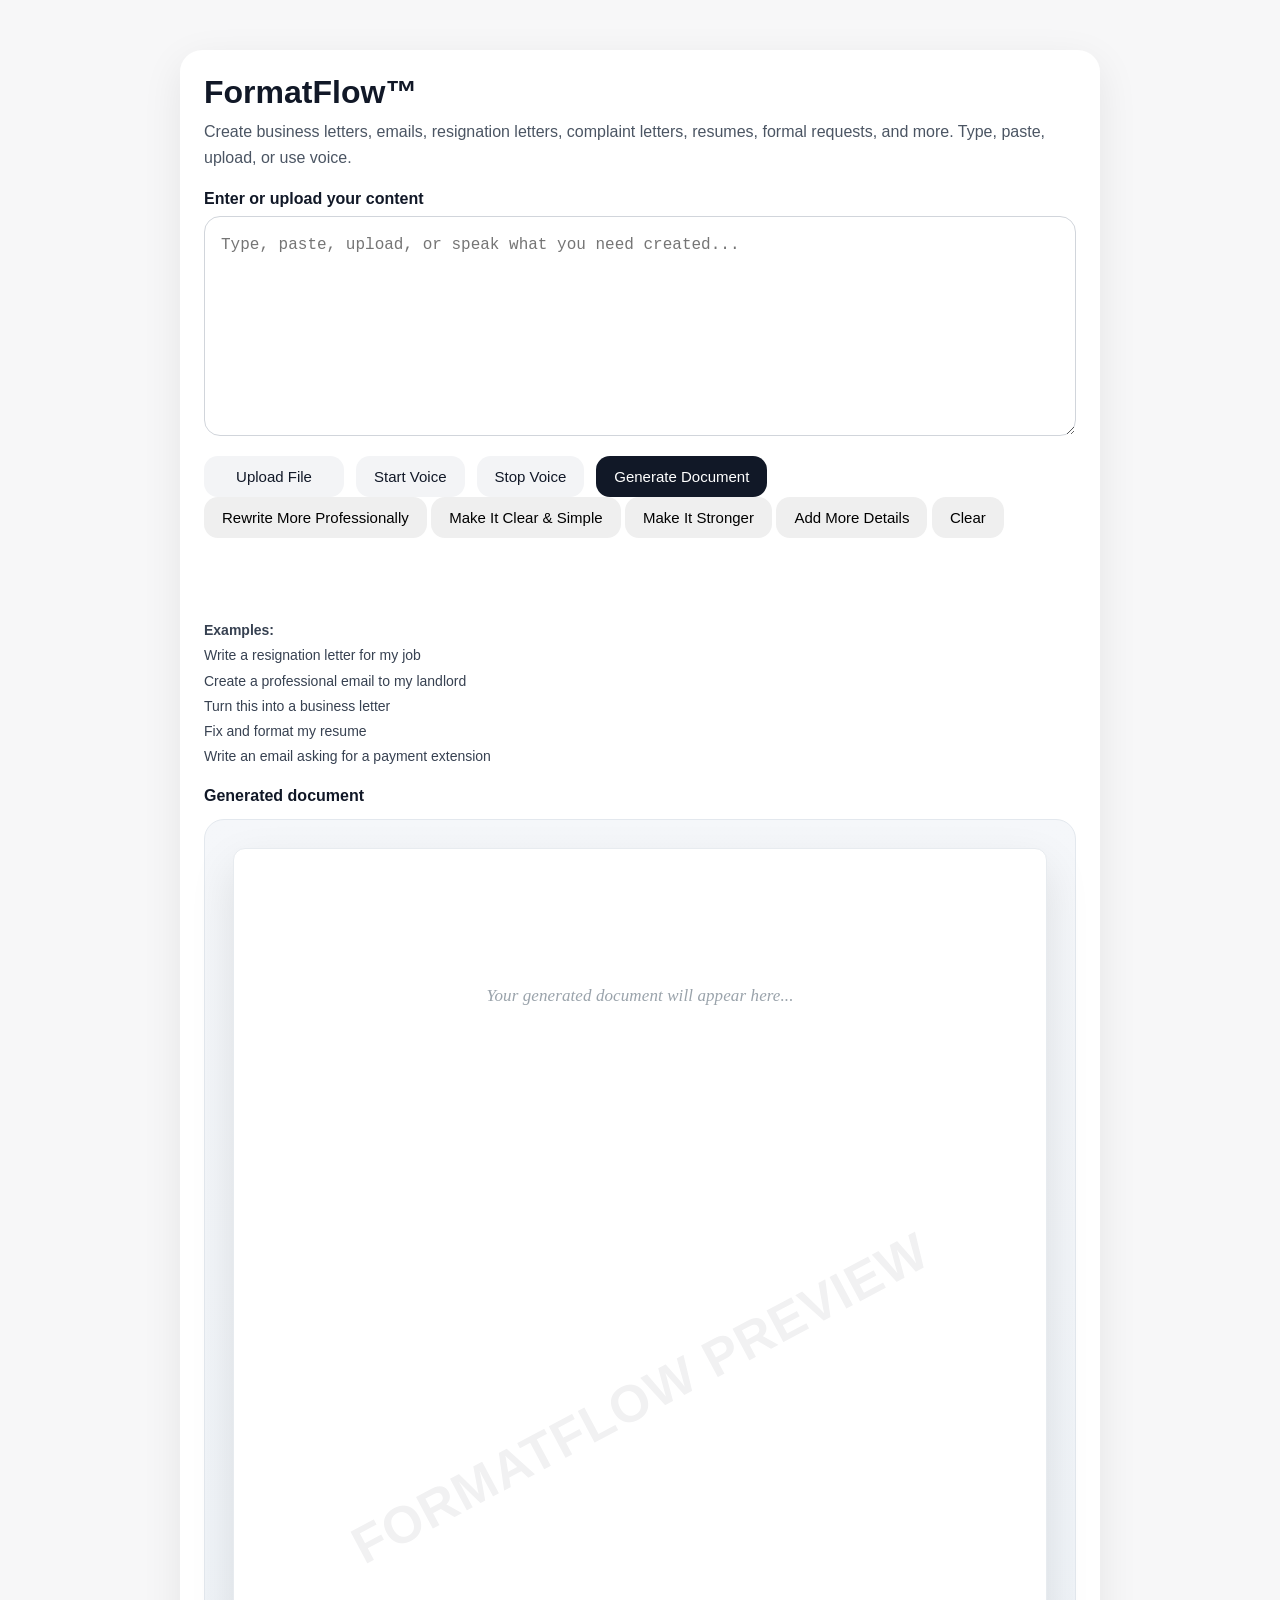
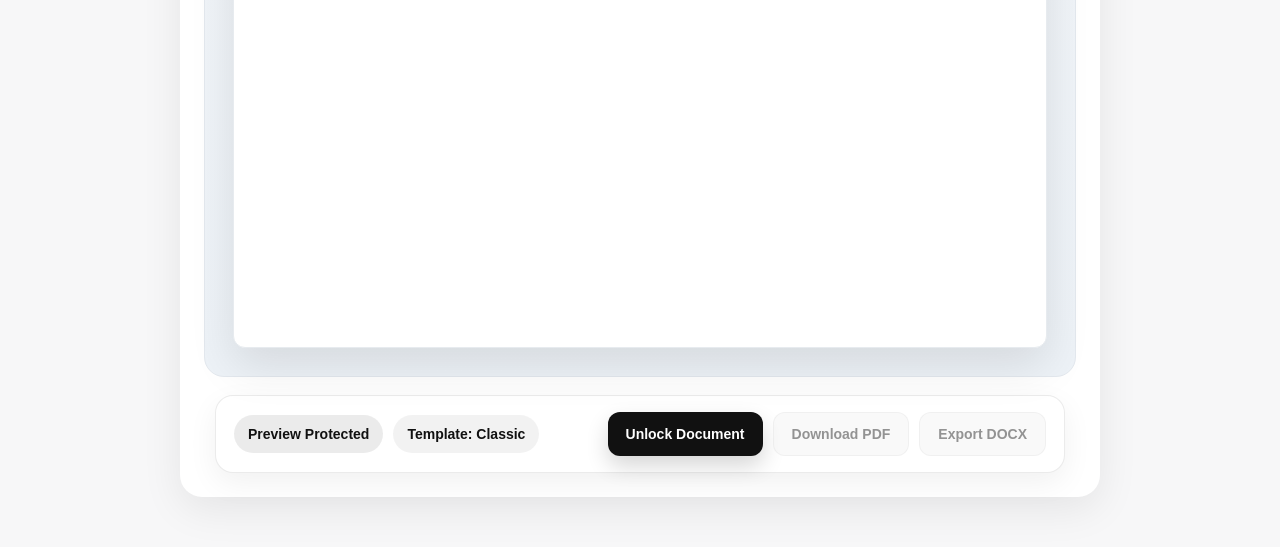
==== index.html @ a8a3345d "Update index.html" ====
<!DOCTYPE html>
<html lang="en">
<head>
  <meta charset="UTF-8" />
  <meta name="viewport" content="width=device-width, initial-scale=1.0" />
  <title>FormatFlow™</title>
  <style>
    * { box-sizing: border-box; }

    body {
      margin: 0;
      font-family: Arial, sans-serif;
      background: #f7f7f8;
      color: #111827;
    }

    .wrap {
      max-width: 960px;
      margin: 30px auto;
      padding: 20px;
    }

    .card {
      background: #ffffff;
      border-radius: 22px;
      box-shadow: 0 12px 40px rgba(0,0,0,0.08);
      padding: 24px;
    }

    h1 {
      margin: 0 0 8px;
      font-size: 2rem;
    }

    .sub {
      margin: 0 0 20px;
      color: #4b5563;
      line-height: 1.6;
    }

    .textarea,
    .output {
      width: 100%;
      min-height: 220px;
      border: 1px solid #d1d5db;
      border-radius: 16px;
      padding: 16px;
      font-size: 16px;
      line-height: 1.6;
      resize: vertical;
      outline: none;
    }

    .output {
      background: #fcfcfc;
      margin-top: 10px;
    }

    .row {
      display: flex;
      flex-wrap: wrap;
      gap: 12px;
      margin-top: 16px;
    }

    button,
    .file-label {
      border: none;
      border-radius: 14px;
      padding: 12px 18px;
      font-size: 15px;
      cursor: pointer;
      display: inline-flex;
      align-items: center;
      justify-content: center;
      text-decoration: none;
    }

    .primary {
      background: #111827;
      color: #ffffff;
    }

    .secondary {
      background: #f3f4f6;
      color: #111827;
    }

    .file-label {
      min-width: 140px;
    }

    .status {
      margin-top: 12px;
      font-size: 14px;
      color: #2563eb;
      min-height: 20px;
    }

    .examples {
      margin-top: 16px;
      font-size: 14px;
      color: #374151;
      line-height: 1.8;
    }

    .label {
      display: block;
      margin: 18px 0 8px;
      font-weight: bold;
    }

    .hidden {
      display: none;
    }

    @media (max-width: 768px) {
      .wrap {
        margin: 10px auto;
        padding: 12px;
      }

      .card {
        padding: 18px;
      }

      h1 {
        font-size: 1.6rem;
      }

      .textarea,
      .output {
        min-height: 180px;
      }

      .row {
        flex-direction: column;
      }

      button,
      .file-label {
        width: 100%;
      }
      #outputBox {
  user-select: none;
  -webkit-user-select: none;
  -ms-user-select: none;
}
    }

  /*  DOCUMENT PREVIEW SHELL */
.preview-shell {
  position: relative;
  background: linear-gradient(180deg, #f5f7fa 0%, #edf2f7 100%);
  padding: 28px;
  border-radius: 20px;
  margin-top: 14px;
  border: 1px solid #e3e8ee;
}

/*  ACTUAL DOCUMENT PAGE */
.output-preview {
  background: #ffffff;
  width: 100%;
  max-width: 850px;
  min-height: 1100px;
  margin: 0 auto;
  padding: 72px 68px;
  border-radius: 12px;
  box-shadow: 0 18px 45px rgba(0,0,0,0.10);
  border: 1px solid #e7ebef;
  font-family: "Georgia", "Times New Roman", serif;
  font-size: 17px;
  line-height: 1.75;
  letter-spacing: 0.1px;
  color: #1e2430;
  white-space: pre-wrap;
  overflow-wrap: break-word;
}

/*  EMPTY STATE */
.preview-empty {
  color: #9aa3ab;
  text-align: center;
  font-style: italic;
}

/*  HIDE ORIGINAL TEXTAREA */
.output-hidden {
  display: none;
}

/*  WATERMARK */
.preview-watermark {
  position: absolute;
  top: 50%;
  left: 50%;
  transform: translate(-50%, -50%) rotate(-28deg);
  font-size: 52px;
  font-weight: 700;
  letter-spacing: 1px;
  color: rgba(17, 24, 39, 0.06);
  pointer-events: none;
  white-space: nowrap;
  text-transform: uppercase;
}
   /*  TEXT FORMATTING FOR DOCUMENT */

.output-preview p {
  margin-bottom: 14px;
}

.output-preview strong {
  font-weight: 700;
}

.output-preview h1,
.output-preview h2,
.output-preview h3 {
  margin-top: 28px;
  margin-bottom: 12px;
  font-weight: 700;
  color: #111827;
}

.output-preview ul {
  padding-left: 20px;
  margin-bottom: 16px;
}

.output-preview li {
  margin-bottom: 6px;
}
    .output-preview.template-classic {
  font-family: "Times New Roman", serif;
  line-height: 1.7;
  letter-spacing: 0;
}

.output-preview.template-modern {
  font-family: Arial, Helvetica, sans-serif;
  line-height: 1.75;
  letter-spacing: 0.01em;
  border-top: 8px solid rgba(0,0,0,0.12);
}

.output-preview.template-ats {
  font-family: Arial, Helvetica, sans-serif;
  line-height: 1.6;
  letter-spacing: 0;
  box-shadow: 0 10px 30px rgba(0,0,0,0.06);
  border: 1px solid rgba(0,0,0,0.06);
}

.output-preview.template-executive {
  font-family: Georgia, "Times New Roman", serif;
  line-height: 1.8;
  letter-spacing: 0.01em;
  box-shadow: 0 22px 50px rgba(0,0,0,0.10);
  border-top: 10px solid rgba(0,0,0,0.16);
}

.output-preview.template-simple {
  font-family: Arial, Helvetica, sans-serif;
  line-height: 1.68;
  letter-spacing: 0;
  box-shadow: 0 8px 24px rgba(0,0,0,0.05);
}
    .unlock-bar {
  display: flex;
  align-items: center;
  justify-content: space-between;
  gap: 16px;
  flex-wrap: wrap;
  margin: 18px auto 0;
  padding: 16px 18px;
  max-width: 850px;
  border-radius: 18px;
  background: #ffffff;
  border: 1px solid rgba(0,0,0,0.08);
  box-shadow: 0 10px 30px rgba(0,0,0,0.06);
}

.unlock-bar-left,
.unlock-bar-right {
  display: flex;
  align-items: center;
  gap: 10px;
  flex-wrap: wrap;
}

.unlock-pill {
  display: inline-flex;
  align-items: center;
  justify-content: center;
  min-height: 38px;
  padding: 0 14px;
  border-radius: 999px;
  background: rgba(0,0,0,0.05);
  font-size: 14px;
  font-weight: 600;
  color: #111111;
}

.unlock-pill-status.locked {
  background: rgba(0,0,0,0.08);
}

.unlock-pill-status.unlocked {
  background: #111111;
  color: #ffffff;
}

.unlock-btn {
  display: inline-flex;
  align-items: center;
  justify-content: center;
  min-height: 44px;
  padding: 0 18px;
  border-radius: 12px;
  border: none;
  text-decoration: none;
  font-size: 14px;
  font-weight: 700;
  cursor: pointer;
  transition: transform 0.18s ease, box-shadow 0.18s ease, opacity 0.18s ease;
}

.unlock-btn:hover {
  transform: translateY(-1px);
}

.unlock-btn.primary {
  background: #111111;
  color: #ffffff;
  box-shadow: 0 10px 22px rgba(0,0,0,0.16);
}

.unlock-btn.secondary {
  background: #f3f3f3;
  color: #111111;
  border: 1px solid rgba(0,0,0,0.08);
}

.unlock-btn:disabled {
  opacity: 0.45;
  cursor: not-allowed;
  transform: none;
  box-shadow: none;
}

@media (max-width: 780px) {
  .unlock-bar {
    padding: 14px;
  }

  .unlock-bar-right {
    width: 100%;
  }

  .unlock-btn {
    width: 100%;
  }
}
  </style>
</head>
<body>
  <div class="wrap">
    <div class="card">
      <h1>FormatFlow™</h1>
      <p class="sub">
        Create business letters, emails, resignation letters, complaint letters,
        resumes, formal requests, and more. Type, paste, upload, or use voice.
      </p>

      <label class="label" for="userInput">Enter or upload your content</label>
      <textarea
        id="userInput"
        class="textarea"
        placeholder="Type, paste, upload, or speak what you need created..."
      ></textarea>

      <div class="row">
        <label for="fileUpload" class="file-label secondary">Upload File</label>
        <input
          id="fileUpload"
          type="file"
          class="hidden"
          accept=".pdf,.docx,.txt,.jpg,.jpeg,.png"
        />

        <button id="voiceBtn" class="secondary" type="button">Start Voice</button>
        <button id="stopVoiceBtn" class="secondary" type="button">Stop Voice</button>
        <button id="generateBtn" class="primary" type="button">Generate Document</button>
      </div>
<div class="ff-action-buttons">
  <button id="rewriteBtn" type="button">Rewrite More Professionally</button>
  <button id="simpleBtn" type="button">Make It Clear &amp; Simple</button>
  <button id="strongBtn" type="button">Make It Stronger</button>
  <button id="addDetailsBtn" type="button">Add More Details</button>
  <button id="clearBtn" type="button">Clear</button>
</div>
      <div id="uploadStatus" class="status"></div>
      <div id="voiceStatus" class="status"></div>

      <div class="examples">
        <strong>Examples:</strong><br>
        Write a resignation letter for my job<br>
        Create a professional email to my landlord<br>
        Turn this into a business letter<br>
        Fix and format my resume<br>
        Write an email asking for a payment extension
      </div>

     <label class="label" for="outputBox">Generated document</label>

<div class="preview-shell">
  <div class="preview-watermark">FormatFlow Preview</div>
  <div id="outputPreview" class="output-preview">
    <div class="preview-empty">Your generated document will appear here...</div>
  </div>
</div>
<div class="unlock-bar" id="unlockBar">
  <div class="unlock-bar-left">
    <div class="unlock-pill unlock-pill-status locked" id="unlockStatus">Preview Protected</div>
    <div class="unlock-pill" id="selectedTemplateLabel">Template: Classic</div>
  </div>

  <div class="unlock-bar-right">
    <a
      id="unlockDocumentBtn"
      class="unlock-btn primary"
      href="#"
      target="_blank"
      rel="noopener noreferrer"
    >
      Unlock Document
    </a>

    <button id="downloadPdfBtn" class="unlock-btn secondary" type="button" disabled>
      Download PDF
    </button>

    <button id="exportDocxBtn" class="unlock-btn secondary" type="button" disabled>
      Export DOCX
    </button>
  </div>
</div>
<textarea
  id="outputBox"
  class="output-hidden"
  placeholder="Your generated document will appear here..."
></textarea>
    </div>
  </div>

  <script>
    const userInput = document.getElementById("userInput");
    const outputBox = document.getElementById("outputBox");
    const fileUpload = document.getElementById("fileUpload");
    const uploadStatus = document.getElementById("uploadStatus");
    const voiceStatus = document.getElementById("voiceStatus");
    const generateBtn = document.getElementById("generateBtn");
    const voiceBtn = document.getElementById("voiceBtn");
    const stopVoiceBtn = document.getElementById("stopVoiceBtn");
    
const unlockStatus = document.getElementById("unlockStatus");
const selectedTemplateLabel = document.getElementById("selectedTemplateLabel");
const unlockDocumentBtn = document.getElementById("unlockDocumentBtn");
const downloadPdfBtn = document.getElementById("downloadPdfBtn");
const exportDocxBtn = document.getElementById("exportDocxBtn");
    
   const stripeLinks = {
  classic: "#",
  modern: "#",
  ats: "#",
  executive: "#",
  simple: "#"
}; 
    let recognition = null;
    let isListening = false;

    fileUpload.addEventListener("change", async (event) => {
      const file = event.target.files[0];
      if (!file) return;

      uploadStatus.textContent = "Uploading and reading file...";

      const formData = new FormData();
      formData.append("file", file);

      try {
        const res = await fetch("https://format-flow-backend.onrender.com/api/parse-upload", {
          method: "POST",
          body: formData
        });

        const data = await res.json();
        if (!res.ok) {
          throw new Error(data.error || "Could not process file.");
        }

        userInput.value = data.extractedText || "";
        uploadStatus.textContent = "File loaded successfully.";
      } catch (error) {
        uploadStatus.textContent = "Upload failed: " + error.message;
      }
    });

    generateBtn.addEventListener("click", async () => {
      const content = userInput.value.trim();

      if (!content) {
        outputBox.value = "Please enter or upload content first.";
        return;
      }

      outputBox.value = "Generating document...";

      try {
       const res = await fetch("https://format-flow-backend.onrender.com/api/generate-document", {
          method: "POST",
          headers: { "Content-Type": "application/json" },
          body: JSON.stringify({ content })
        });

       const data = await res.json();

        if (!res.ok) {
          throw new Error(data.error || "Generation failed.");
        }

        outputBox.value = data.output || "No output returned.";
document.getElementById("outputPreview").innerText = data.output || "";
      } catch (error) {
        outputBox.value = "Error: " + error.message;
      }
    });

   function setupVoiceInput() {
  const userInput = document.getElementById("userInput");
  const voiceBtn = document.getElementById("voiceBtn");
  const stopVoiceBtn = document.getElementById("stopVoiceBtn");
  const voiceStatus = document.getElementById("voiceStatus");

  if (!userInput || !voiceBtn || !stopVoiceBtn || !voiceStatus) {
    console.error("Voice input elements not found.");
    return;
  }

  const SpeechRecognition = window.SpeechRecognition || window.webkitSpeechRecognition;

  if (!SpeechRecognition) {
    voiceStatus.textContent = "Voice input is not supported in this browser.";
    voiceBtn.disabled = true;
    stopVoiceBtn.disabled = true;
    return;
  }

  let recognition = new SpeechRecognition();
  let isListening = false;

  recognition.continuous = false;
  recognition.interimResults = false;
  recognition.lang = "en-US";

  recognition.onstart = () => {
    isListening = true;
    voiceStatus.textContent = "Listening...";
  };

  recognition.onresult = (event) => {
    const transcript = event.results[0][0].transcript;
    userInput.value = transcript;
    voiceStatus.textContent = "Voice captured successfully.";
  };

  recognition.onerror = (event) => {
    isListening = false;
    voiceStatus.textContent = "Voice input error: " + event.error;
  };

  recognition.onend = () => {
    isListening = false;
    if (voiceStatus.textContent === "Listening...") {
      voiceStatus.textContent = "Voice input stopped.";
    }
  };

  voiceBtn.onclick = () => {
    if (!isListening) {
      recognition.start();
    }
  };

  stopVoiceBtn.onclick = () => {
    if (isListening) {
      recognition.stop();
    }
  };
}

  
setupVoiceInput();
document.getElementById("rewriteBtn").onclick = async () => {
  const output = document.getElementById("outputBox").value;

 const res = await fetch("https://format-flow-backend.onrender.com/api/generate-document", {
    method: "POST",
    headers: { "Content-Type": "application/json" },
    body: JSON.stringify({
      content: "Rewrite this more professionally:\n\n" + output
    })
  });

  const data = await res.json();
 document.getElementById("outputBox").value = data.output;
document.getElementById("outputPreview").innerHTML = (data.output || "")
  .replace(/\n\n/g, "</p><p>")
  .replace(/\n/g, "<br>");
document.getElementById("outputPreview").innerHTML =
  "<p>" + document.getElementById("outputPreview").innerHTML + "</p>";
};

document.getElementById("simpleBtn").onclick = async () => {
  const output = document.getElementById("outputBox").value;

 const res = await fetch("https://format-flow-backend.onrender.com/api/generate-document", {
    method: "POST",
    headers: { "Content-Type": "application/json" },
    body: JSON.stringify({
      content: "Rewrite this to be clear and simple:\n\n" + output
    })
  });

  const data = await res.json();
document.getElementById("outputBox").value = data.output;
document.getElementById("outputPreview").innerHTML = (data.output || "")
  .replace(/\n\n/g, "</p><p>")
  .replace(/\n/g, "<br>");
document.getElementById("outputPreview").innerHTML =
  "<p>" + document.getElementById("outputPreview").innerHTML + "</p>";
};

document.getElementById("strongBtn").onclick = async () => {
  const output = document.getElementById("outputBox").value;

  const res = await fetch("https://format-flow-backend.onrender.com/api/generate-document", {
    method: "POST",
    headers: { "Content-Type": "application/json" },
    body: JSON.stringify({
      content: "Rewrite this to sound stronger and more confident:\n\n" + output
    })
  });

  const data = await res.json();
 document.getElementById("outputBox").value = data.output;
document.getElementById("outputPreview").innerHTML = (data.output || "")
  .replace(/\n\n/g, "</p><p>")
  .replace(/\n/g, "<br>");
document.getElementById("outputPreview").innerHTML =
  "<p>" + document.getElementById("outputPreview").innerHTML + "</p>";
};
document.getElementById("addDetailsBtn").onclick = async () => {
  const existingOutput = document.getElementById("outputBox").value;
  const newInput = document.getElementById("userInput").value.trim();

  if (!existingOutput.trim()) {
    document.getElementById("outputPreview").innerHTML =
      '<div class="preview-empty">Generate a document first before adding more details.</div>';
    return;
  }

  if (!newInput) {
    document.getElementById("outputPreview").innerHTML =
      '<div class="preview-empty">Please enter additional details to add.</div>';
    return;
  }

  const res = await fetch("https://format-flow-backend.onrender.com/api/generate-document", {
    method: "POST",
    headers: { "Content-Type": "application/json" },
    body: JSON.stringify({
      content:
        "Revise the existing document below by incorporating the new details directly into the document. " +
        "Replace placeholders with the new details when appropriate. " +
        "Do not restart from scratch unless necessary. " +
        "Keep the document polished, professional, complete, and cohesive.\n\n" +
        "CURRENT DOCUMENT:\n" +
        existingOutput +
        "\n\n" +
        "NEW DETAILS TO INCORPORATE:\n" +
        newInput
    })
  });

  const data = await res.json();

  if (!res.ok) {
    throw new Error(data.error || "Add details failed.");
  }

  document.getElementById("outputBox").value = data.output || "No output returned.";
  document.getElementById("outputPreview").innerHTML = ((data.output || "")
    .replace(/\n\n/g, "</p><p>")
    .replace(/\n/g, "<br>"));
  document.getElementById("outputPreview").innerHTML =
    "<p>" + document.getElementById("outputPreview").innerHTML + "</p>";
};

document.getElementById("clearBtn").onclick = () => {
  document.getElementById("userInput").value = "";
  document.getElementById("outputBox").value = "";
  document.getElementById("uploadStatus").textContent = "";
  document.getElementById("voiceStatus").textContent = "";
  document.getElementById("outputPreview").innerHTML =
    '<div class="preview-empty">Your generated document will appear here...</div>';
};
setupVoiceInput();
    // Disable right-click
document.addEventListener("contextmenu", (e) => e.preventDefault());

// Disable copy (Ctrl+C / Cmd+C)
document.addEventListener("copy", (e) => {
  e.preventDefault();
  alert("Copy is disabled in preview mode.");
});
   
  let selectedTemplate = "classic";
let isUnlocked = false;
    
  function applyTemplateToPreview(templateName) {
    const preview = document.querySelector(".output-preview");
    if (!preview) return;

    preview.classList.remove(
      "template-classic",
      "template-modern",
      "template-ats",
      "template-executive",
      "template-simple"
    );

    preview.classList.add("template-" + templateName);
    selectedTemplate = templateName;
  }

  function initializeTemplateGallery() {
    const cards = document.querySelectorAll(".template-card");
    if (!cards.length) return;

    cards.forEach((card) => {
      card.addEventListener("click", function () {
        cards.forEach((item) => item.classList.remove("active"));
        this.classList.add("active");

        const templateName = this.getAttribute("data-template") || "classic";
        applyTemplateToPreview(templateName);
      });
    });

    applyTemplateToPreview(selectedTemplate);
  }

  document.addEventListener("DOMContentLoaded", initializeTemplateGallery);

  </script>
</body>
</html>
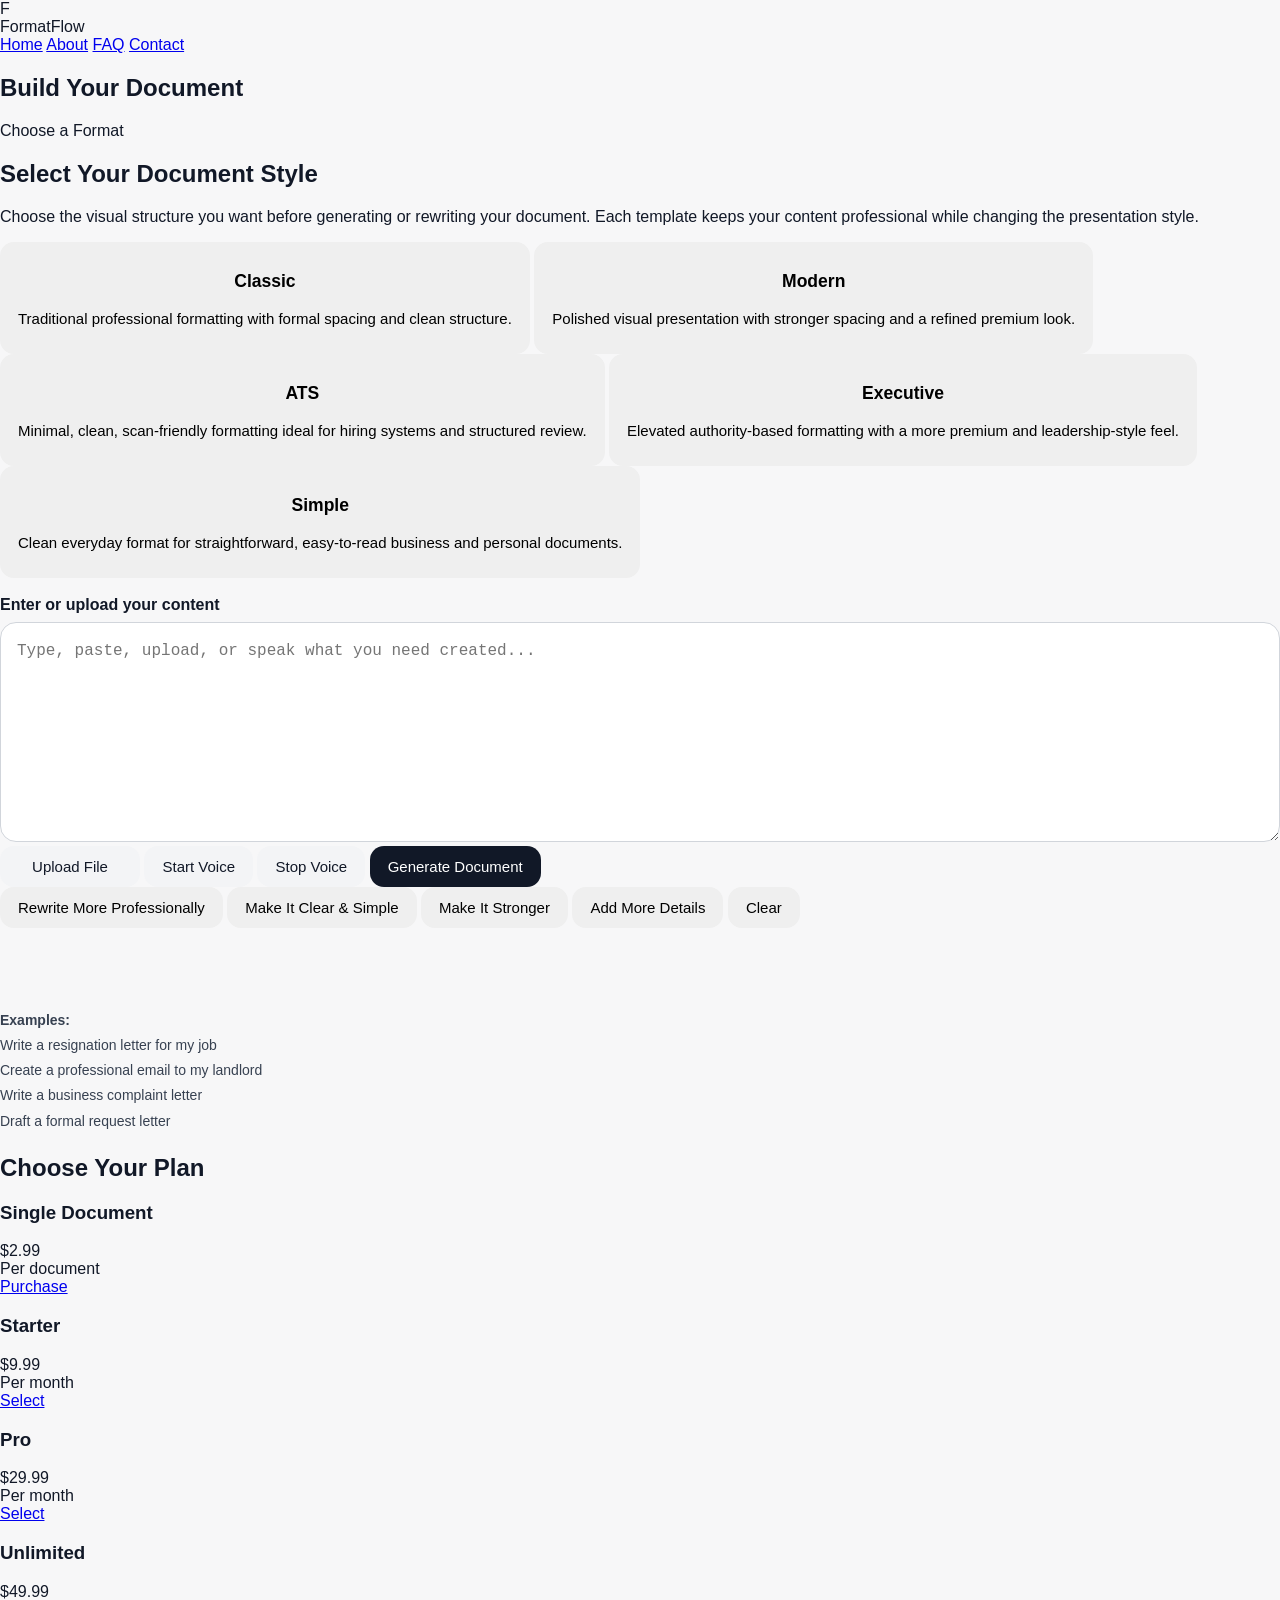
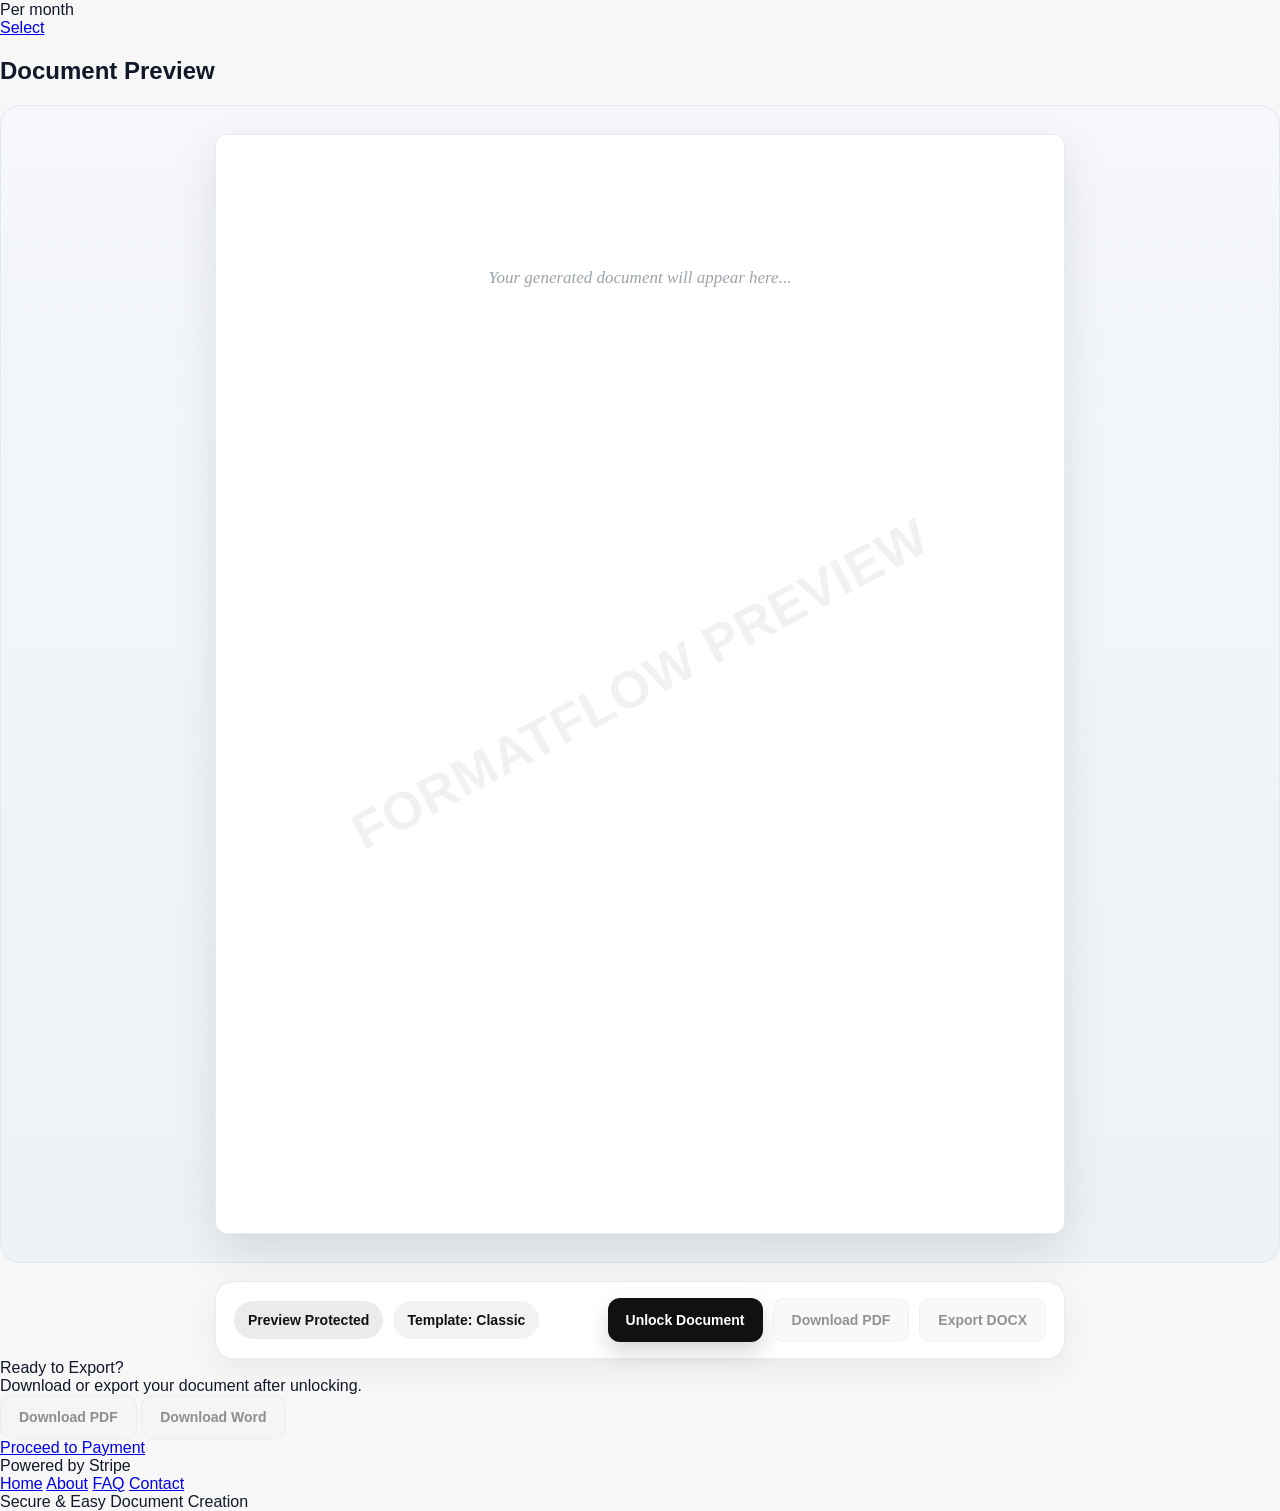
==== commit a00bdc9c: "Update index.html" ====
--- a/index.html
+++ b/index.html
@@ -363,96 +363,284 @@
   }
 }
   </style>
-</head>
-<body>
-  <div class="wrap">
-    <div class="card">
-      <h1>FormatFlow™</h1>
-      <p class="sub">
-        Create business letters, emails, resignation letters, complaint letters,
-        resumes, formal requests, and more. Type, paste, upload, or use voice.
-      </p>
-
-      <label class="label" for="userInput">Enter or upload your content</label>
-      <textarea
-        id="userInput"
-        class="textarea"
-        placeholder="Type, paste, upload, or speak what you need created..."
-      ></textarea>
-
-      <div class="row">
-        <label for="fileUpload" class="file-label secondary">Upload File</label>
-        <input
-          id="fileUpload"
-          type="file"
-          class="hidden"
-          accept=".pdf,.docx,.txt,.jpg,.jpeg,.png"
-        />
-
-        <button id="voiceBtn" class="secondary" type="button">Start Voice</button>
-        <button id="stopVoiceBtn" class="secondary" type="button">Stop Voice</button>
-        <button id="generateBtn" class="primary" type="button">Generate Document</button>
+<div class="site-shell">
+  <header class="site-header">
+    <div class="header-inner">
+      <div class="brand">
+        <div class="brand-mark">F</div>
+        <div class="brand-text">FormatFlow</div>
       </div>
-<div class="ff-action-buttons">
-  <button id="rewriteBtn" type="button">Rewrite More Professionally</button>
-  <button id="simpleBtn" type="button">Make It Clear &amp; Simple</button>
-  <button id="strongBtn" type="button">Make It Stronger</button>
-  <button id="addDetailsBtn" type="button">Add More Details</button>
-  <button id="clearBtn" type="button">Clear</button>
+
+      <nav class="top-nav">
+        <a href="#" class="nav-link">Home</a>
+        <a href="#" class="nav-link">About</a>
+        <a href="#" class="nav-link">FAQ</a>
+        <a href="#" class="nav-link">Contact</a>
+      </nav>
+    </div>
+  </header>
+
+  <main class="workspace-shell">
+    <div class="workspace-grid">
+      <section class="builder-column">
+        <div class="panel builder-panel">
+          <div class="panel-title-row">
+            <h2 class="panel-title">Build Your Document</h2>
+          </div>
+
+          <div class="template-gallery-slot">
+            <section class="template-gallery-section">
+              <div class="template-gallery-wrap">
+                <div class="template-gallery-heading">
+                  <span class="template-eyebrow">Choose a Format</span>
+                  <h2>Select Your Document Style</h2>
+                  <p>
+                    Choose the visual structure you want before generating or rewriting your document.
+                    Each template keeps your content professional while changing the presentation style.
+                  </p>
+                </div>
+
+                <div class="template-gallery-grid">
+                  <button class="template-card active" data-template="classic" type="button">
+                    <div class="template-thumb template-thumb-classic">
+                      <div class="mini-doc">
+                        <div class="mini-line w-60"></div>
+                        <div class="mini-line w-90"></div>
+                        <div class="mini-line w-85"></div>
+                        <div class="mini-line w-70"></div>
+                        <div class="mini-line w-80"></div>
+                      </div>
+                    </div>
+                    <div class="template-card-body">
+                      <h3>Classic</h3>
+                      <p>Traditional professional formatting with formal spacing and clean structure.</p>
+                    </div>
+                  </button>
+
+                  <button class="template-card" data-template="modern" type="button">
+                    <div class="template-thumb template-thumb-modern">
+                      <div class="mini-doc">
+                        <div class="mini-bar"></div>
+                        <div class="mini-line w-55"></div>
+                        <div class="mini-line w-92"></div>
+                        <div class="mini-line w-88"></div>
+                        <div class="mini-line w-76"></div>
+                      </div>
+                    </div>
+                    <div class="template-card-body">
+                      <h3>Modern</h3>
+                      <p>Polished visual presentation with stronger spacing and a refined premium look.</p>
+                    </div>
+                  </button>
+
+                  <button class="template-card" data-template="ats" type="button">
+                    <div class="template-thumb template-thumb-ats">
+                      <div class="mini-doc">
+                        <div class="mini-line w-50"></div>
+                        <div class="mini-line w-95"></div>
+                        <div class="mini-line w-95"></div>
+                        <div class="mini-line w-95"></div>
+                        <div class="mini-line w-75"></div>
+                      </div>
+                    </div>
+                    <div class="template-card-body">
+                      <h3>ATS</h3>
+                      <p>Minimal, clean, scan-friendly formatting ideal for hiring systems and structured review.</p>
+                    </div>
+                  </button>
+
+                  <button class="template-card" data-template="executive" type="button">
+                    <div class="template-thumb template-thumb-executive">
+                      <div class="mini-doc">
+                        <div class="mini-line w-40"></div>
+                        <div class="mini-line w-82"></div>
+                        <div class="mini-line w-86"></div>
+                        <div class="mini-line w-78"></div>
+                        <div class="mini-line w-66"></div>
+                      </div>
+                    </div>
+                    <div class="template-card-body">
+                      <h3>Executive</h3>
+                      <p>Elevated authority-based formatting with a more premium and leadership-style feel.</p>
+                    </div>
+                  </button>
+
+                  <button class="template-card" data-template="simple" type="button">
+                    <div class="template-thumb template-thumb-simple">
+                      <div class="mini-doc">
+                        <div class="mini-line w-58"></div>
+                        <div class="mini-line w-84"></div>
+                        <div class="mini-line w-79"></div>
+                        <div class="mini-line w-72"></div>
+                        <div class="mini-line w-68"></div>
+                      </div>
+                    </div>
+                    <div class="template-card-body">
+                      <h3>Simple</h3>
+                      <p>Clean everyday format for straightforward, easy-to-read business and personal documents.</p>
+                    </div>
+                  </button>
+                </div>
+              </div>
+            </section>
+          </div>
+
+          <label class="label" for="userInput">Enter or upload your content</label>
+
+          <textarea
+            id="userInput"
+            class="textarea"
+            placeholder="Type, paste, upload, or speak what you need created..."
+          ></textarea>
+
+          <div class="builder-actions-top">
+            <label for="fileUpload" class="file-label secondary">Upload File</label>
+            <input
+              id="fileUpload"
+              type="file"
+              class="hidden"
+              accept=".pdf,.docx,.txt,.jpg,.jpeg,.png"
+            />
+
+            <button id="voiceBtn" class="secondary" type="button">Start Voice</button>
+            <button id="stopVoiceBtn" class="secondary" type="button">Stop Voice</button>
+            <button id="generateBtn" class="primary" type="button">Generate Document</button>
+          </div>
+
+          <div class="ff-action-buttons">
+            <button id="rewriteBtn" type="button">Rewrite More Professionally</button>
+            <button id="simpleBtn" type="button">Make It Clear &amp; Simple</button>
+            <button id="strongBtn" type="button">Make It Stronger</button>
+            <button id="addDetailsBtn" type="button">Add More Details</button>
+            <button id="clearBtn" type="button">Clear</button>
+          </div>
+
+          <div id="uploadStatus" class="status"></div>
+          <div id="voiceStatus" class="status"></div>
+
+          <div class="examples">
+            <strong>Examples:</strong><br>
+            Write a resignation letter for my job<br>
+            Create a professional email to my landlord<br>
+            Write a business complaint letter<br>
+            Draft a formal request letter
+          </div>
+        </div>
+
+        <div class="panel pricing-panel">
+          <div class="panel-title-row">
+            <h2 class="panel-title">Choose Your Plan</h2>
+          </div>
+
+          <div class="pricing-grid">
+            <div class="plan-card">
+              <h3>Single Document</h3>
+              <div class="price">$2.99</div>
+              <div class="price-sub">Per document</div>
+              <a href="#" class="plan-btn">Purchase</a>
+            </div>
+
+            <div class="plan-card">
+              <h3>Starter</h3>
+              <div class="price">$9.99</div>
+              <div class="price-sub">Per month</div>
+              <a href="#" class="plan-btn">Select</a>
+            </div>
+
+            <div class="plan-card">
+              <h3>Pro</h3>
+              <div class="price">$29.99</div>
+              <div class="price-sub">Per month</div>
+              <a href="#" class="plan-btn">Select</a>
+            </div>
+
+            <div class="plan-card">
+              <h3>Unlimited</h3>
+              <div class="price">$49.99</div>
+              <div class="price-sub">Per month</div>
+              <a href="#" class="plan-btn">Select</a>
+            </div>
+          </div>
+        </div>
+      </section>
+
+      <section class="preview-column">
+        <div class="panel preview-panel">
+          <div class="panel-title-row">
+            <h2 class="panel-title">Document Preview</h2>
+          </div>
+
+          <div class="preview-shell">
+            <div class="preview-watermark">FormatFlow Preview</div>
+            <div id="outputPreview" class="output-preview template-classic">
+              <div class="preview-empty">Your generated document will appear here...</div>
+            </div>
+          </div>
+
+          <div class="unlock-bar" id="unlockBar">
+            <div class="unlock-bar-left">
+              <div class="unlock-pill unlock-pill-status locked" id="unlockStatus">Preview Protected</div>
+              <div class="unlock-pill" id="selectedTemplateLabel">Template: Classic</div>
+            </div>
+
+            <div class="unlock-bar-right">
+              <a
+                id="unlockDocumentBtn"
+                class="unlock-btn primary"
+                href="#"
+                target="_blank"
+                rel="noopener noreferrer"
+              >
+                Unlock Document
+              </a>
+
+              <button id="downloadPdfBtn" class="unlock-btn secondary" type="button" disabled>
+                Download PDF
+              </button>
+
+              <button id="exportDocxBtn" class="unlock-btn secondary" type="button" disabled>
+                Export DOCX
+              </button>
+            </div>
+          </div>
+
+          <textarea
+            id="outputBox"
+            class="output-hidden"
+            placeholder="Your generated document will appear here..."
+          ></textarea>
+        </div>
+
+        <div class="export-float-card">
+          <div class="export-card-title">Ready to Export?</div>
+          <div class="export-card-sub">Download or export your document after unlocking.</div>
+
+          <div class="export-card-actions">
+            <button class="unlock-btn secondary" type="button" disabled>Download PDF</button>
+            <button class="unlock-btn secondary" type="button" disabled>Download Word</button>
+          </div>
+
+          <a href="#" class="export-pay-btn">Proceed to Payment</a>
+
+          <div class="export-powered">Powered by Stripe</div>
+        </div>
+      </section>
+    </div>
+  </main>
+
+  <footer class="site-footer">
+    <div class="footer-inner">
+      <div class="footer-links">
+        <a href="#">Home</a>
+        <a href="#">About</a>
+        <a href="#">FAQ</a>
+        <a href="#">Contact</a>
+      </div>
+
+      <div class="footer-note">Secure &amp; Easy Document Creation</div>
+    </div>
+  </footer>
 </div>
-      <div id="uploadStatus" class="status"></div>
-      <div id="voiceStatus" class="status"></div>
-
-      <div class="examples">
-        <strong>Examples:</strong><br>
-        Write a resignation letter for my job<br>
-        Create a professional email to my landlord<br>
-        Turn this into a business letter<br>
-        Fix and format my resume<br>
-        Write an email asking for a payment extension
-      </div>
-
-     <label class="label" for="outputBox">Generated document</label>
-
-<div class="preview-shell">
-  <div class="preview-watermark">FormatFlow Preview</div>
-  <div id="outputPreview" class="output-preview">
-    <div class="preview-empty">Your generated document will appear here...</div>
-  </div>
-</div>
-<div class="unlock-bar" id="unlockBar">
-  <div class="unlock-bar-left">
-    <div class="unlock-pill unlock-pill-status locked" id="unlockStatus">Preview Protected</div>
-    <div class="unlock-pill" id="selectedTemplateLabel">Template: Classic</div>
-  </div>
-
-  <div class="unlock-bar-right">
-    <a
-      id="unlockDocumentBtn"
-      class="unlock-btn primary"
-      href="#"
-      target="_blank"
-      rel="noopener noreferrer"
-    >
-      Unlock Document
-    </a>
-
-    <button id="downloadPdfBtn" class="unlock-btn secondary" type="button" disabled>
-      Download PDF
-    </button>
-
-    <button id="exportDocxBtn" class="unlock-btn secondary" type="button" disabled>
-      Export DOCX
-    </button>
-  </div>
-</div>
-<textarea
-  id="outputBox"
-  class="output-hidden"
-  placeholder="Your generated document will appear here..."
-></textarea>
-    </div>
-  </div>
 
   <script>
     const userInput = document.getElementById("userInput");
@@ -729,22 +917,51 @@
   let selectedTemplate = "classic";
 let isUnlocked = false;
     
-  function applyTemplateToPreview(templateName) {
-    const preview = document.querySelector(".output-preview");
-    if (!preview) return;
-
-    preview.classList.remove(
-      "template-classic",
-      "template-modern",
-      "template-ats",
-      "template-executive",
-      "template-simple"
-    );
-
-    preview.classList.add("template-" + templateName);
-    selectedTemplate = templateName;
-  }
-
+ function applyTemplateToPreview(templateName) {
+   updateUnlockUI();
+  const preview = document.querySelector(".output-preview");
+  if (!preview) return;
+
+  preview.classList.remove(
+    "template-classic",
+    "template-modern",
+    "template-ats",
+    "template-executive",
+    "template-simple"
+  );
+
+  preview.classList.add("template-" + templateName);
+  selectedTemplate = templateName;
+  updateUnlockUI();
+}
+  
+function updateUnlockUI() {
+  if (selectedTemplateLabel) {
+    const niceName =
+      selectedTemplate.charAt(0).toUpperCase() + selectedTemplate.slice(1);
+    selectedTemplateLabel.textContent = "Template: " + niceName;
+  }
+
+  if (unlockDocumentBtn) {
+    unlockDocumentBtn.href = stripeLinks[selectedTemplate] || "#";
+  }
+
+  if (isUnlocked) {
+    unlockStatus.textContent = "Unlocked";
+    unlockStatus.classList.remove("locked");
+    unlockStatus.classList.add("unlocked");
+
+    downloadPdfBtn.disabled = false;
+    exportDocxBtn.disabled = false;
+  } else {
+    unlockStatus.textContent = "Preview Protected";
+    unlockStatus.classList.remove("unlocked");
+    unlockStatus.classList.add("locked");
+
+    downloadPdfBtn.disabled = true;
+    exportDocxBtn.disabled = true;
+  }
+}
   function initializeTemplateGallery() {
     const cards = document.querySelectorAll(".template-card");
     if (!cards.length) return;
@@ -763,7 +980,677 @@
   }
 
   document.addEventListener("DOMContentLoaded", initializeTemplateGallery);
-
+    
+downloadPdfBtn.addEventListener("click", () => {
+  if (!isUnlocked) {
+    alert("Please unlock your document first.");
+    return;
+  }
+
+  alert("PDF download will be connected next.");
+});
+
+exportDocxBtn.addEventListener("click", () => {
+  if (!isUnlocked) {
+    alert("Please unlock your document first.");
+    return;
+  }
+
+  alert("DOCX export will be connected next.");
+});
+    body {
+  margin: 0;
+  background: #eef2f8;
+  color: #14233c;
+  font-family: Arial, Helvetica, sans-serif;
+}
+
+.site-shell {
+  min-height: 100vh;
+}
+
+.site-header {
+  background: linear-gradient(135deg, #1d4f9a 0%, #173a74 100%);
+  color: #ffffff;
+  box-shadow: 0 10px 24px rgba(0,0,0,0.12);
+}
+
+.header-inner {
+  max-width: 1380px;
+  margin: 0 auto;
+  padding: 16px 24px;
+  display: flex;
+  align-items: center;
+  justify-content: space-between;
+  gap: 20px;
+}
+
+.brand {
+  display: flex;
+  align-items: center;
+  gap: 12px;
+  font-weight: 700;
+  font-size: 30px;
+}
+
+.brand-mark {
+  width: 40px;
+  height: 40px;
+  border-radius: 10px;
+  background: rgba(255,255,255,0.18);
+  display: flex;
+  align-items: center;
+  justify-content: center;
+  font-size: 22px;
+}
+
+.brand-text {
+  font-size: 36px;
+  letter-spacing: -0.02em;
+}
+
+.top-nav {
+  display: flex;
+  align-items: center;
+  gap: 18px;
+}
+
+.nav-link {
+  color: #ffffff;
+  text-decoration: none;
+  font-size: 15px;
+  font-weight: 600;
+  opacity: 0.95;
+}
+
+.workspace-shell {
+  max-width: 1380px;
+  margin: 0 auto;
+  padding: 26px 20px 34px;
+}
+
+.workspace-grid {
+  display: grid;
+  grid-template-columns: minmax(0, 1.02fr) minmax(0, 1fr);
+  gap: 24px;
+  align-items: start;
+}
+
+.builder-column,
+.preview-column {
+  min-width: 0;
+}
+
+.panel {
+  background: #ffffff;
+  border: 1px solid rgba(13, 44, 92, 0.08);
+  border-radius: 18px;
+  box-shadow: 0 14px 34px rgba(19, 48, 89, 0.08);
+  padding: 20px;
+}
+
+.panel + .panel {
+  margin-top: 22px;
+}
+
+.panel-title-row {
+  margin-bottom: 18px;
+  padding-bottom: 10px;
+  border-bottom: 1px solid rgba(13, 44, 92, 0.12);
+}
+
+.panel-title {
+  margin: 0;
+  font-size: 32px;
+  color: #173a74;
+  letter-spacing: -0.02em;
+}
+
+.builder-panel .label {
+  display: block;
+  margin-bottom: 10px;
+  font-size: 15px;
+  font-weight: 700;
+  color: #173a74;
+}
+
+.builder-panel .textarea {
+  width: 100%;
+  min-height: 220px;
+  resize: vertical;
+  border-radius: 12px;
+  border: 1px solid rgba(13, 44, 92, 0.16);
+  padding: 16px;
+  font-size: 15px;
+  line-height: 1.6;
+  box-sizing: border-box;
+  background: #fbfcff;
+}
+
+.builder-actions-top {
+  display: flex;
+  flex-wrap: wrap;
+  gap: 12px;
+  margin-top: 16px;
+}
+
+.file-label,
+.primary,
+.secondary,
+.ff-action-buttons button,
+.plan-btn,
+.export-pay-btn {
+  text-decoration: none;
+  border: none;
+  cursor: pointer;
+  font-weight: 700;
+  border-radius: 10px;
+  min-height: 46px;
+  display: inline-flex;
+  align-items: center;
+  justify-content: center;
+  padding: 0 18px;
+  transition: transform 0.15s ease, box-shadow 0.15s ease, opacity 0.15s ease;
+}
+
+.file-label:hover,
+.primary:hover,
+.secondary:hover,
+.ff-action-buttons button:hover,
+.plan-btn:hover,
+.export-pay-btn:hover {
+  transform: translateY(-1px);
+}
+
+.primary {
+  background: linear-gradient(135deg, #21a958 0%, #148445 100%);
+  color: #ffffff;
+  box-shadow: 0 10px 18px rgba(20,132,69,0.22);
+}
+
+.secondary,
+.file-label,
+.ff-action-buttons button,
+.plan-btn {
+  background: linear-gradient(135deg, #2a67b6 0%, #1d4f9a 100%);
+  color: #ffffff;
+  box-shadow: 0 10px 18px rgba(29,79,154,0.18);
+}
+
+.ff-action-buttons {
+  display: flex;
+  flex-wrap: wrap;
+  gap: 10px;
+  margin-top: 14px;
+}
+
+.status {
+  margin-top: 10px;
+  font-size: 14px;
+  color: #214a83;
+  min-height: 18px;
+}
+
+.examples {
+  margin-top: 16px;
+  padding: 14px 16px;
+  border-radius: 12px;
+  background: #f6f9ff;
+  border: 1px solid rgba(13, 44, 92, 0.08);
+  line-height: 1.8;
+  font-size: 14px;
+}
+
+.pricing-grid {
+  display: grid;
+  grid-template-columns: repeat(4, minmax(0, 1fr));
+  gap: 14px;
+}
+
+.plan-card {
+  border: 1px solid rgba(13, 44, 92, 0.12);
+  border-radius: 14px;
+  padding: 16px 14px;
+  text-align: center;
+  background: #fbfcff;
+}
+
+.plan-card h3 {
+  margin: 0 0 10px;
+  color: #173a74;
+  font-size: 22px;
+}
+
+.price {
+  font-size: 40px;
+  font-weight: 800;
+  color: #173a74;
+  margin-bottom: 4px;
+}
+
+.price-sub {
+  font-size: 14px;
+  color: #3f587f;
+  margin-bottom: 14px;
+}
+
+.plan-btn {
+  width: 100%;
+}
+
+.preview-panel {
+  position: relative;
+}
+
+.preview-shell {
+  width: 100%;
+  max-width: 100%;
+  min-height: 920px;
+  margin: 0 auto;
+  padding: 20px;
+  border-radius: 18px;
+  background: #f2f5fb;
+  border: 1px solid rgba(13, 44, 92, 0.10);
+  box-sizing: border-box;
+  overflow: auto;
+}
+
+.output-preview {
+  position: relative;
+  width: 100%;
+  max-width: 850px;
+  min-height: 1100px;
+  margin: 0 auto;
+  background: #ffffff;
+  border-radius: 10px;
+  box-shadow: 0 18px 38px rgba(0,0,0,0.10);
+  padding: 72px 68px;
+  box-sizing: border-box;
+  line-height: 1.7;
+  white-space: pre-wrap;
+}
+
+.preview-watermark {
+  position: absolute;
+  top: 28px;
+  right: 34px;
+  font-size: 14px;
+  font-weight: 700;
+  color: rgba(23,58,116,0.18);
+  letter-spacing: 0.14em;
+  text-transform: uppercase;
+  z-index: 2;
+  pointer-events: none;
+}
+
+.preview-empty {
+  color: #63789c;
+}
+
+.unlock-bar {
+  display: flex;
+  justify-content: space-between;
+  align-items: center;
+  gap: 16px;
+  flex-wrap: wrap;
+  margin-top: 18px;
+  padding: 16px 18px;
+  border-radius: 16px;
+  background: #ffffff;
+  border: 1px solid rgba(13, 44, 92, 0.08);
+  box-shadow: 0 10px 24px rgba(19, 48, 89, 0.06);
+}
+
+.unlock-bar-left,
+.unlock-bar-right {
+  display: flex;
+  gap: 10px;
+  flex-wrap: wrap;
+  align-items: center;
+}
+
+.unlock-pill {
+  min-height: 38px;
+  padding: 0 14px;
+  border-radius: 999px;
+  background: #edf3ff;
+  display: inline-flex;
+  align-items: center;
+  font-size: 14px;
+  font-weight: 700;
+  color: #173a74;
+}
+
+.unlock-pill-status.locked {
+  background: #edf3ff;
+}
+
+.unlock-pill-status.unlocked {
+  background: #173a74;
+  color: #ffffff;
+}
+
+.unlock-btn {
+  min-height: 44px;
+  padding: 0 16px;
+  border-radius: 10px;
+  font-weight: 700;
+  border: none;
+}
+
+.unlock-btn.primary {
+  background: linear-gradient(135deg, #21a958 0%, #148445 100%);
+  color: #ffffff;
+}
+
+.unlock-btn.secondary {
+  background: linear-gradient(135deg, #2a67b6 0%, #1d4f9a 100%);
+  color: #ffffff;
+}
+
+.unlock-btn:disabled {
+  opacity: 0.48;
+  cursor: not-allowed;
+  transform: none;
+}
+
+.export-float-card {
+  width: 340px;
+  margin-left: auto;
+  margin-top: -260px;
+  background: #ffffff;
+  border-radius: 18px;
+  border: 1px solid rgba(13, 44, 92, 0.10);
+  box-shadow: 0 20px 42px rgba(19, 48, 89, 0.16);
+  padding: 22px 20px;
+  position: relative;
+  z-index: 5;
+}
+
+.export-card-title {
+  font-size: 28px;
+  font-weight: 800;
+  color: #173a74;
+  text-align: center;
+  margin-bottom: 10px;
+}
+
+.export-card-sub {
+  font-size: 15px;
+  text-align: center;
+  color: #3f587f;
+  margin-bottom: 16px;
+}
+
+.export-card-actions {
+  display: grid;
+  grid-template-columns: 1fr 1fr;
+  gap: 10px;
+  margin-bottom: 14px;
+}
+
+.export-pay-btn {
+  width: 100%;
+  background: linear-gradient(135deg, #21a958 0%, #148445 100%);
+  color: #ffffff;
+  margin-bottom: 12px;
+}
+
+.export-powered {
+  text-align: center;
+  font-size: 13px;
+  color: #4f6488;
+  font-weight: 700;
+}
+
+.site-footer {
+  margin-top: 24px;
+  background: linear-gradient(135deg, #1d4f9a 0%, #173a74 100%);
+  color: #ffffff;
+}
+
+.footer-inner {
+  max-width: 1380px;
+  margin: 0 auto;
+  padding: 18px 24px;
+  display: flex;
+  align-items: center;
+  justify-content: space-between;
+  gap: 18px;
+  flex-wrap: wrap;
+}
+
+.footer-links {
+  display: flex;
+  gap: 16px;
+  flex-wrap: wrap;
+}
+
+.footer-links a {
+  color: #ffffff;
+  text-decoration: none;
+  font-weight: 600;
+}
+
+.footer-note {
+  font-weight: 700;
+}
+
+.template-gallery-section {
+  padding: 0 0 20px;
+}
+
+.template-gallery-wrap {
+  max-width: 100%;
+  margin: 0;
+}
+
+.template-gallery-heading {
+  text-align: left;
+  max-width: 100%;
+  margin: 0 0 22px;
+}
+
+.template-gallery-heading h2 {
+  margin: 0 0 8px;
+  font-size: 30px;
+  line-height: 1.15;
+  color: #173a74;
+}
+
+.template-gallery-heading p {
+  margin: 0;
+  font-size: 15px;
+  line-height: 1.7;
+  color: #3f587f;
+}
+
+.template-eyebrow {
+  display: inline-block;
+  margin-bottom: 10px;
+  font-size: 12px;
+  font-weight: 800;
+  text-transform: uppercase;
+  letter-spacing: 0.16em;
+  color: #2a67b6;
+}
+
+.template-gallery-grid {
+  display: grid;
+  grid-template-columns: repeat(2, minmax(0, 1fr));
+  gap: 14px;
+}
+
+.template-card {
+  appearance: none;
+  border: 1px solid rgba(13, 44, 92, 0.08);
+  background: #ffffff;
+  border-radius: 16px;
+  padding: 12px;
+  text-align: left;
+  cursor: pointer;
+  box-shadow: 0 10px 22px rgba(19, 48, 89, 0.05);
+}
+
+.template-card.active {
+  border-color: #173a74;
+  box-shadow: 0 14px 28px rgba(23,58,116,0.12);
+}
+
+.template-thumb {
+  height: 140px;
+  border-radius: 14px;
+  background: linear-gradient(180deg, #f8faff 0%, #edf3ff 100%);
+  display: flex;
+  align-items: center;
+  justify-content: center;
+  margin-bottom: 12px;
+  overflow: hidden;
+}
+
+.mini-doc {
+  width: 72%;
+  height: 78%;
+  background: #ffffff;
+  border-radius: 10px;
+  box-shadow: 0 8px 22px rgba(0,0,0,0.08);
+  padding: 14px 12px;
+  box-sizing: border-box;
+}
+
+.mini-line {
+  height: 8px;
+  border-radius: 999px;
+  background: rgba(23,58,116,0.14);
+  margin-bottom: 10px;
+}
+
+.mini-bar {
+  width: 100%;
+  height: 10px;
+  border-radius: 999px;
+  background: rgba(23,58,116,0.18);
+  margin-bottom: 12px;
+}
+
+.w-40 { width: 40%; }
+.w-50 { width: 50%; }
+.w-55 { width: 55%; }
+.w-58 { width: 58%; }
+.w-60 { width: 60%; }
+.w-66 { width: 66%; }
+.w-68 { width: 68%; }
+.w-70 { width: 70%; }
+.w-72 { width: 72%; }
+.w-75 { width: 75%; }
+.w-76 { width: 76%; }
+.w-78 { width: 78%; }
+.w-79 { width: 79%; }
+.w-80 { width: 80%; }
+.w-82 { width: 82%; }
+.w-84 { width: 84%; }
+.w-85 { width: 85%; }
+.w-86 { width: 86%; }
+.w-88 { width: 88%; }
+.w-90 { width: 90%; }
+.w-92 { width: 92%; }
+.w-95 { width: 95%; }
+
+.template-card-body h3 {
+  margin: 0 0 6px;
+  font-size: 18px;
+  color: #173a74;
+}
+
+.template-card-body p {
+  margin: 0;
+  font-size: 14px;
+  line-height: 1.55;
+  color: #4a6083;
+}
+
+.output-preview.template-classic {
+  font-family: "Times New Roman", serif;
+}
+
+.output-preview.template-modern {
+  font-family: Arial, Helvetica, sans-serif;
+  border-top: 8px solid rgba(23,58,116,0.16);
+}
+
+.output-preview.template-ats {
+  font-family: Arial, Helvetica, sans-serif;
+  border: 1px solid rgba(13,44,92,0.10);
+}
+
+.output-preview.template-executive {
+  font-family: Georgia, "Times New Roman", serif;
+  border-top: 10px solid rgba(23,58,116,0.24);
+}
+
+.output-preview.template-simple {
+  font-family: Arial, Helvetica, sans-serif;
+}
+
+@media (max-width: 1200px) {
+  .workspace-grid {
+    grid-template-columns: 1fr;
+  }
+
+  .export-float-card {
+    width: 100%;
+    margin-top: 18px;
+  }
+
+  .pricing-grid {
+    grid-template-columns: repeat(2, minmax(0, 1fr));
+  }
+}
+
+@media (max-width: 768px) {
+  .header-inner,
+  .footer-inner {
+    padding: 14px 16px;
+  }
+
+  .brand-text {
+    font-size: 28px;
+  }
+
+  .top-nav {
+    display: none;
+  }
+
+  .workspace-shell {
+    padding: 16px 12px 24px;
+  }
+
+  .panel {
+    padding: 16px;
+  }
+
+  .panel-title {
+    font-size: 24px;
+  }
+
+  .template-gallery-grid,
+  .pricing-grid,
+  .export-card-actions {
+    grid-template-columns: 1fr;
+  }
+
+  .builder-actions-top,
+  .ff-action-buttons,
+  .unlock-bar-right {
+    display: grid;
+    grid-template-columns: 1fr;
+  }
+
+  .output-preview {
+    padding: 42px 28px;
+    min-height: 900px;
+  }
+}
   </script>
 </body>
 </html>
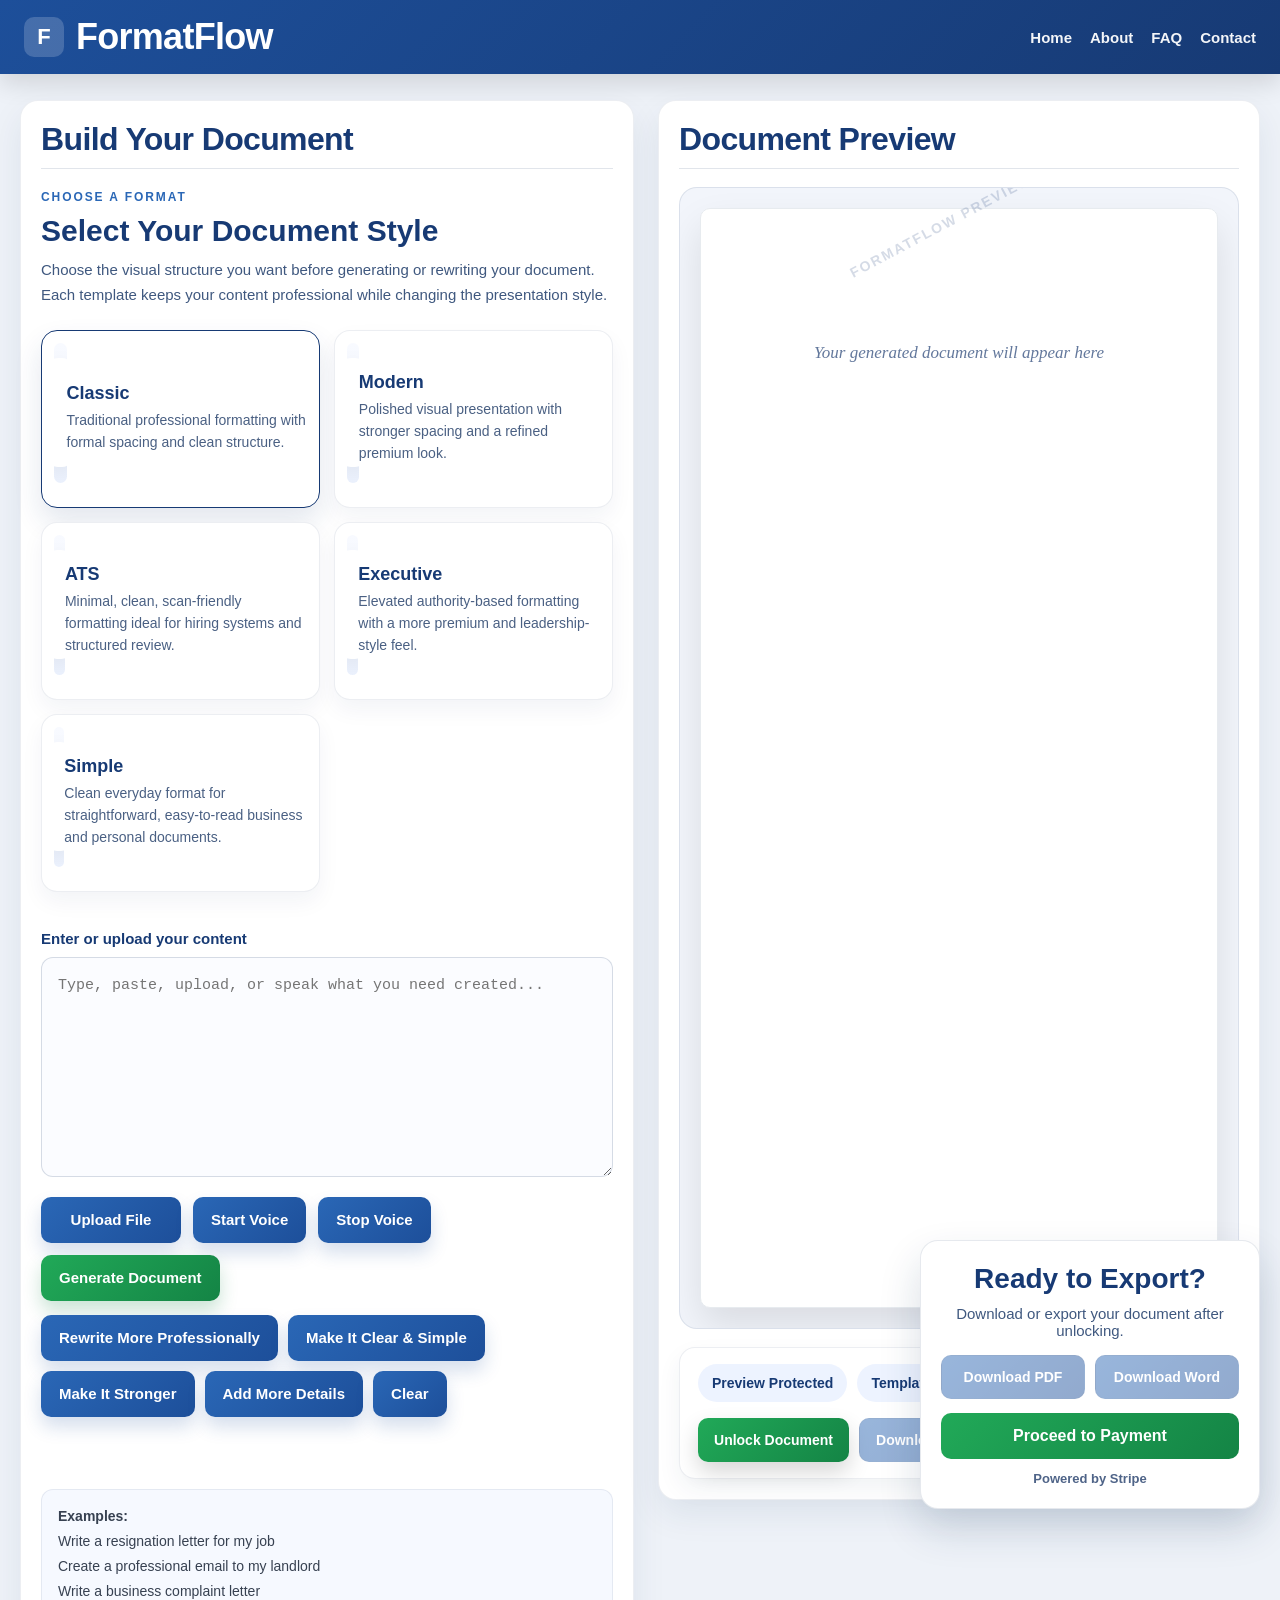
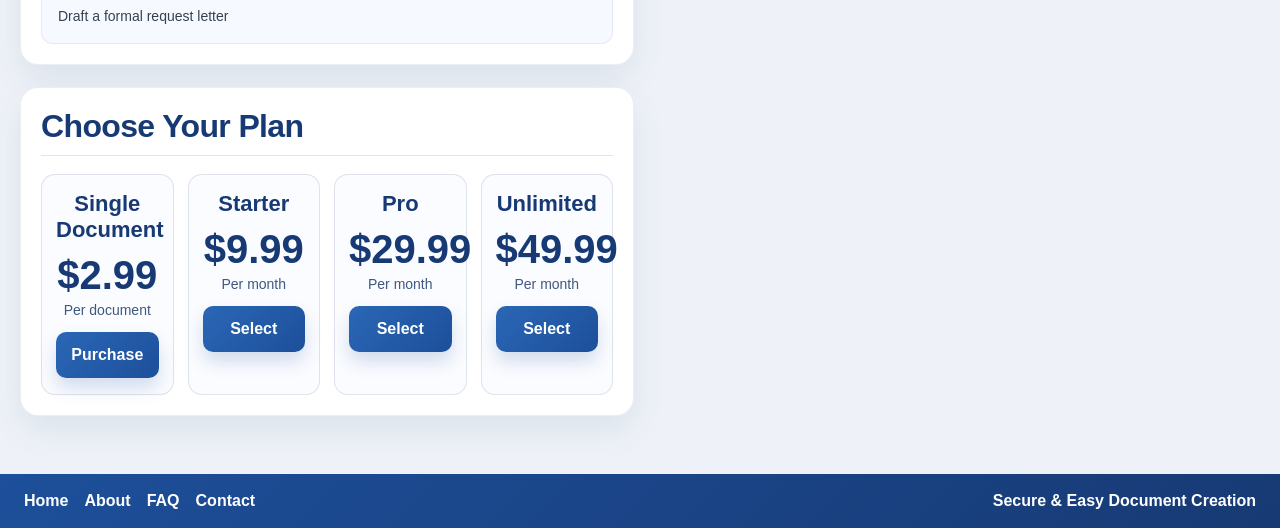
==== commit 1c71c4d5: "Update index.html" ====
--- a/index.html
+++ b/index.html
@@ -362,7 +362,757 @@
     width: 100%;
   }
 }
-  </style>
+     body {
+  margin: 0;
+  background: #eef2f8;
+  color: #14233c;
+  font-family: Arial, Helvetica, sans-serif;
+}
+
+.site-shell {
+  min-height: 100vh;
+}
+
+.site-header {
+  background: linear-gradient(135deg, #1d4f9a 0%, #173a74 100%);
+  color: #ffffff;
+  box-shadow: 0 10px 24px rgba(0,0,0,0.12);
+}
+
+.header-inner {
+  max-width: 1380px;
+  margin: 0 auto;
+  padding: 16px 24px;
+  display: flex;
+  align-items: center;
+  justify-content: space-between;
+  gap: 20px;
+}
+
+.brand {
+  display: flex;
+  align-items: center;
+  gap: 12px;
+  font-weight: 700;
+  font-size: 30px;
+}
+
+.brand-mark {
+  width: 40px;
+  height: 40px;
+  border-radius: 10px;
+  background: rgba(255,255,255,0.18);
+  display: flex;
+  align-items: center;
+  justify-content: center;
+  font-size: 22px;
+}
+
+.brand-text {
+  font-size: 36px;
+  letter-spacing: -0.02em;
+}
+
+.top-nav {
+  display: flex;
+  align-items: center;
+  gap: 18px;
+}
+
+.nav-link {
+  color: #ffffff;
+  text-decoration: none;
+  font-size: 15px;
+  font-weight: 600;
+  opacity: 0.95;
+}
+
+.workspace-shell {
+  max-width: 1380px;
+  margin: 0 auto;
+  padding: 26px 20px 34px;
+}
+
+.workspace-grid {
+  display: grid;
+  grid-template-columns: minmax(0, 1.02fr) minmax(0, 1fr);
+  gap: 24px;
+  align-items: start;
+}
+
+.builder-column,
+.preview-column {
+  min-width: 0;
+}
+
+.panel {
+  background: #ffffff;
+  border: 1px solid rgba(13, 44, 92, 0.08);
+  border-radius: 18px;
+  box-shadow: 0 14px 34px rgba(19, 48, 89, 0.08);
+  padding: 20px;
+}
+
+.panel + .panel {
+  margin-top: 22px;
+}
+
+.panel-title-row {
+  margin-bottom: 18px;
+  padding-bottom: 10px;
+  border-bottom: 1px solid rgba(13, 44, 92, 0.12);
+}
+
+.panel-title {
+  margin: 0;
+  font-size: 32px;
+  color: #173a74;
+  letter-spacing: -0.02em;
+}
+
+.builder-panel .label {
+  display: block;
+  margin-bottom: 10px;
+  font-size: 15px;
+  font-weight: 700;
+  color: #173a74;
+}
+
+.builder-panel .textarea {
+  width: 100%;
+  min-height: 220px;
+  resize: vertical;
+  border-radius: 12px;
+  border: 1px solid rgba(13, 44, 92, 0.16);
+  padding: 16px;
+  font-size: 15px;
+  line-height: 1.6;
+  box-sizing: border-box;
+  background: #fbfcff;
+}
+
+.builder-actions-top {
+  display: flex;
+  flex-wrap: wrap;
+  gap: 12px;
+  margin-top: 16px;
+}
+
+.file-label,
+.primary,
+.secondary,
+.ff-action-buttons button,
+.plan-btn,
+.export-pay-btn {
+  text-decoration: none;
+  border: none;
+  cursor: pointer;
+  font-weight: 700;
+  border-radius: 10px;
+  min-height: 46px;
+  display: inline-flex;
+  align-items: center;
+  justify-content: center;
+  padding: 0 18px;
+  transition: transform 0.15s ease, box-shadow 0.15s ease, opacity 0.15s ease;
+}
+
+.file-label:hover,
+.primary:hover,
+.secondary:hover,
+.ff-action-buttons button:hover,
+.plan-btn:hover,
+.export-pay-btn:hover {
+  transform: translateY(-1px);
+}
+
+.primary {
+  background: linear-gradient(135deg, #21a958 0%, #148445 100%);
+  color: #ffffff;
+  box-shadow: 0 10px 18px rgba(20,132,69,0.22);
+}
+
+.secondary,
+.file-label,
+.ff-action-buttons button,
+.plan-btn {
+  background: linear-gradient(135deg, #2a67b6 0%, #1d4f9a 100%);
+  color: #ffffff;
+  box-shadow: 0 10px 18px rgba(29,79,154,0.18);
+}
+
+.ff-action-buttons {
+  display: flex;
+  flex-wrap: wrap;
+  gap: 10px;
+  margin-top: 14px;
+}
+
+.status {
+  margin-top: 10px;
+  font-size: 14px;
+  color: #214a83;
+  min-height: 18px;
+}
+
+.examples {
+  margin-top: 16px;
+  padding: 14px 16px;
+  border-radius: 12px;
+  background: #f6f9ff;
+  border: 1px solid rgba(13, 44, 92, 0.08);
+  line-height: 1.8;
+  font-size: 14px;
+}
+
+.pricing-grid {
+  display: grid;
+  grid-template-columns: repeat(4, minmax(0, 1fr));
+  gap: 14px;
+}
+
+.plan-card {
+  border: 1px solid rgba(13, 44, 92, 0.12);
+  border-radius: 14px;
+  padding: 16px 14px;
+  text-align: center;
+  background: #fbfcff;
+}
+
+.plan-card h3 {
+  margin: 0 0 10px;
+  color: #173a74;
+  font-size: 22px;
+}
+
+.price {
+  font-size: 40px;
+  font-weight: 800;
+  color: #173a74;
+  margin-bottom: 4px;
+}
+
+.price-sub {
+  font-size: 14px;
+  color: #3f587f;
+  margin-bottom: 14px;
+}
+
+.plan-btn {
+  width: 100%;
+}
+
+.preview-panel {
+  position: relative;
+}
+
+.preview-shell {
+  width: 100%;
+  max-width: 100%;
+  min-height: 920px;
+  margin: 0 auto;
+  padding: 20px;
+  border-radius: 18px;
+  background: #f2f5fb;
+  border: 1px solid rgba(13, 44, 92, 0.10);
+  box-sizing: border-box;
+  overflow: auto;
+}
+
+.output-preview {
+  position: relative;
+  width: 100%;
+  max-width: 850px;
+  min-height: 1100px;
+  margin: 0 auto;
+  background: #ffffff;
+  border-radius: 10px;
+  box-shadow: 0 18px 38px rgba(0,0,0,0.10);
+  padding: 72px 68px;
+  box-sizing: border-box;
+  line-height: 1.7;
+  white-space: pre-wrap;
+}
+
+.preview-watermark {
+  position: absolute;
+  top: 28px;
+  right: 34px;
+  font-size: 14px;
+  font-weight: 700;
+  color: rgba(23,58,116,0.18);
+  letter-spacing: 0.14em;
+  text-transform: uppercase;
+  z-index: 2;
+  pointer-events: none;
+}
+
+.preview-empty {
+  color: #63789c;
+}
+
+.unlock-bar {
+  display: flex;
+  justify-content: space-between;
+  align-items: center;
+  gap: 16px;
+  flex-wrap: wrap;
+  margin-top: 18px;
+  padding: 16px 18px;
+  border-radius: 16px;
+  background: #ffffff;
+  border: 1px solid rgba(13, 44, 92, 0.08);
+  box-shadow: 0 10px 24px rgba(19, 48, 89, 0.06);
+}
+
+.unlock-bar-left,
+.unlock-bar-right {
+  display: flex;
+  gap: 10px;
+  flex-wrap: wrap;
+  align-items: center;
+}
+
+.unlock-pill {
+  min-height: 38px;
+  padding: 0 14px;
+  border-radius: 999px;
+  background: #edf3ff;
+  display: inline-flex;
+  align-items: center;
+  font-size: 14px;
+  font-weight: 700;
+  color: #173a74;
+}
+
+.unlock-pill-status.locked {
+  background: #edf3ff;
+}
+
+.unlock-pill-status.unlocked {
+  background: #173a74;
+  color: #ffffff;
+}
+
+.unlock-btn {
+  min-height: 44px;
+  padding: 0 16px;
+  border-radius: 10px;
+  font-weight: 700;
+  border: none;
+}
+
+.unlock-btn.primary {
+  background: linear-gradient(135deg, #21a958 0%, #148445 100%);
+  color: #ffffff;
+}
+
+.unlock-btn.secondary {
+  background: linear-gradient(135deg, #2a67b6 0%, #1d4f9a 100%);
+  color: #ffffff;
+}
+
+.unlock-btn:disabled {
+  opacity: 0.48;
+  cursor: not-allowed;
+  transform: none;
+}
+
+.export-float-card {
+  width: 340px;
+  margin-left: auto;
+  margin-top: -260px;
+  background: #ffffff;
+  border-radius: 18px;
+  border: 1px solid rgba(13, 44, 92, 0.10);
+  box-shadow: 0 20px 42px rgba(19, 48, 89, 0.16);
+  padding: 22px 20px;
+  position: relative;
+  z-index: 5;
+}
+
+.export-card-title {
+  font-size: 28px;
+  font-weight: 800;
+  color: #173a74;
+  text-align: center;
+  margin-bottom: 10px;
+}
+
+.export-card-sub {
+  font-size: 15px;
+  text-align: center;
+  color: #3f587f;
+  margin-bottom: 16px;
+}
+
+.export-card-actions {
+  display: grid;
+  grid-template-columns: 1fr 1fr;
+  gap: 10px;
+  margin-bottom: 14px;
+}
+
+.export-pay-btn {
+  width: 100%;
+  background: linear-gradient(135deg, #21a958 0%, #148445 100%);
+  color: #ffffff;
+  margin-bottom: 12px;
+}
+
+.export-powered {
+  text-align: center;
+  font-size: 13px;
+  color: #4f6488;
+  font-weight: 700;
+}
+
+.site-footer {
+  margin-top: 24px;
+  background: linear-gradient(135deg, #1d4f9a 0%, #173a74 100%);
+  color: #ffffff;
+}
+
+.footer-inner {
+  max-width: 1380px;
+  margin: 0 auto;
+  padding: 18px 24px;
+  display: flex;
+  align-items: center;
+  justify-content: space-between;
+  gap: 18px;
+  flex-wrap: wrap;
+}
+
+.footer-links {
+  display: flex;
+  gap: 16px;
+  flex-wrap: wrap;
+}
+
+.footer-links a {
+  color: #ffffff;
+  text-decoration: none;
+  font-weight: 600;
+}
+
+.footer-note {
+  font-weight: 700;
+}
+
+.template-gallery-section {
+  padding: 0 0 20px;
+}
+
+.template-gallery-wrap {
+  max-width: 100%;
+  margin: 0;
+}
+
+.template-gallery-heading {
+  text-align: left;
+  max-width: 100%;
+  margin: 0 0 22px;
+}
+
+.template-gallery-heading h2 {
+  margin: 0 0 8px;
+  font-size: 30px;
+  line-height: 1.15;
+  color: #173a74;
+}
+
+.template-gallery-heading p {
+  margin: 0;
+  font-size: 15px;
+  line-height: 1.7;
+  color: #3f587f;
+}
+
+.template-eyebrow {
+  display: inline-block;
+  margin-bottom: 10px;
+  font-size: 12px;
+  font-weight: 800;
+  text-transform: uppercase;
+  letter-spacing: 0.16em;
+  color: #2a67b6;
+}
+
+.template-gallery-grid {
+  display: grid;
+  grid-template-columns: repeat(2, minmax(0, 1fr));
+  gap: 14px;
+}
+
+.template-card {
+  appearance: none;
+  border: 1px solid rgba(13, 44, 92, 0.08);
+  background: #ffffff;
+  border-radius: 16px;
+  padding: 12px;
+  text-align: left;
+  cursor: pointer;
+  box-shadow: 0 10px 22px rgba(19, 48, 89, 0.05);
+}
+
+.template-card.active {
+  border-color: #173a74;
+  box-shadow: 0 14px 28px rgba(23,58,116,0.12);
+}
+
+.template-thumb {
+  height: 140px;
+  border-radius: 14px;
+  background: linear-gradient(180deg, #f8faff 0%, #edf3ff 100%);
+  display: flex;
+  align-items: center;
+  justify-content: center;
+  margin-bottom: 12px;
+  overflow: hidden;
+}
+
+.mini-doc {
+  width: 72%;
+  height: 78%;
+  background: #ffffff;
+  border-radius: 10px;
+  box-shadow: 0 8px 22px rgba(0,0,0,0.08);
+  padding: 14px 12px;
+  box-sizing: border-box;
+}
+
+.mini-line {
+  height: 8px;
+  border-radius: 999px;
+  background: rgba(23,58,116,0.14);
+  margin-bottom: 10px;
+}
+
+.mini-bar {
+  width: 100%;
+  height: 10px;
+  border-radius: 999px;
+  background: rgba(23,58,116,0.18);
+  margin-bottom: 12px;
+}
+
+.w-40 { width: 40%; }
+.w-50 { width: 50%; }
+.w-55 { width: 55%; }
+.w-58 { width: 58%; }
+.w-60 { width: 60%; }
+.w-66 { width: 66%; }
+.w-68 { width: 68%; }
+.w-70 { width: 70%; }
+.w-72 { width: 72%; }
+.w-75 { width: 75%; }
+.w-76 { width: 76%; }
+.w-78 { width: 78%; }
+.w-79 { width: 79%; }
+.w-80 { width: 80%; }
+.w-82 { width: 82%; }
+.w-84 { width: 84%; }
+.w-85 { width: 85%; }
+.w-86 { width: 86%; }
+.w-88 { width: 88%; }
+.w-90 { width: 90%; }
+.w-92 { width: 92%; }
+.w-95 { width: 95%; }
+
+.template-card-body h3 {
+  margin: 0 0 6px;
+  font-size: 18px;
+  color: #173a74;
+}
+
+.template-card-body p {
+  margin: 0;
+  font-size: 14px;
+  line-height: 1.55;
+  color: #4a6083;
+}
+
+.output-preview.template-classic {
+  font-family: "Times New Roman", serif;
+}
+
+.output-preview.template-modern {
+  font-family: Arial, Helvetica, sans-serif;
+  border-top: 8px solid rgba(23,58,116,0.16);
+}
+
+.output-preview.template-ats {
+  font-family: Arial, Helvetica, sans-serif;
+  border: 1px solid rgba(13,44,92,0.10);
+}
+
+.output-preview.template-executive {
+  font-family: Georgia, "Times New Roman", serif;
+  border-top: 10px solid rgba(23,58,116,0.24);
+}
+
+.output-preview.template-simple {
+  font-family: Arial, Helvetica, sans-serif;
+}
+
+@media (max-width: 1200px) {
+  .workspace-grid {
+    grid-template-columns: 1fr;
+  }
+
+  .export-float-card {
+    width: 100%;
+    margin-top: 18px;
+  }
+
+  .pricing-grid {
+    grid-template-columns: repeat(2, minmax(0, 1fr));
+  }
+}
+
+@media (max-width: 768px) {
+  .header-inner,
+  .footer-inner {
+    padding: 14px 16px;
+  }
+
+  .brand-text {
+    font-size: 28px;
+  }
+
+  .top-nav {
+    display: none;
+  }
+
+  .workspace-shell {
+    padding: 16px 12px 24px;
+  }
+
+  .panel {
+    padding: 16px;
+  }
+
+  .panel-title {
+    font-size: 24px;
+  }
+
+  .template-gallery-grid,
+  .pricing-grid,
+  .export-card-actions {
+    grid-template-columns: 1fr;
+  }
+
+  .builder-actions-top,
+  .ff-action-buttons,
+  .unlock-bar-right {
+    display: grid;
+    grid-template-columns: 1fr;
+  }
+
+  .output-preview {
+    padding: 42px 28px;
+    min-height: 900px;
+  }
+  /* ===== Preview panel height control ===== */
+.preview-panel,
+.preview-shell,
+.preview-wrap,
+.preview-column {
+  min-height: 0;
+}
+
+/* Right-side preview area */
+.preview-shell {
+  display: flex;
+  flex-direction: column;
+  height: calc(100vh - 140px);
+  min-height: 650px;
+  max-height: calc(100vh - 140px);
+  overflow: hidden;
+}
+
+/* Scrollable area inside preview */
+.preview-scroll-area {
+  flex: 1;
+  min-height: 0;
+  overflow-y: auto;
+  overflow-x: hidden;
+  padding: 16px;
+  border-radius: 18px;
+}
+
+/* Actual document preview container */
+.output-preview {
+  width: 100%;
+  max-width: 850px;
+  min-height: 1100px;
+  margin: 0 auto;
+  background: #ffffff;
+  border-radius: 14px;
+  box-shadow: 0 18px 45px rgba(0, 0, 0, 0.08);
+  padding: 72px 68px;
+  box-sizing: border-box;
+}
+
+/* Prevent flex children from forcing page growth */
+.workspace-right,
+.preview-side,
+.preview-section,
+.preview-container {
+  min-height: 0;
+  overflow: hidden;
+}
+
+/* Mobile behavior */
+@media (max-width: 900px) {
+  .preview-shell {
+    height: auto;
+    max-height: none;
+    min-height: auto;
+  }
+
+  .preview-scroll-area {
+    overflow: visible;
+    padding: 12px 0;
+  }
+
+  .output-preview {
+    min-height: auto;
+    padding: 40px 24px;
+  }
+}
+  /* ===== Force right preview column to stay contained ===== */
+.preview-column {
+  display: flex;
+  flex-direction: column;
+  min-height: 0;
+  height: calc(100vh - 120px);
+}
+
+.panel.preview-panel {
+  display: flex;
+  flex-direction: column;
+  flex: 1;
+  min-height: 0;
+  overflow: hidden;
+}
+
+.panel.preview-panel .panel-title-row {
+  flex: 0 0 auto;
+}
+
+.preview-shell {
+  flex: 1;
+  min-height: 0;
+}
+
+.unlock-bar {
+  flex: 0 0 auto;
+}
+ </style>
+</head>
+<body>
 <div class="site-shell">
   <header class="site-header">
     <div class="header-inner">
@@ -571,12 +1321,18 @@
           </div>
 
           <div class="preview-shell">
-            <div class="preview-watermark">FormatFlow Preview</div>
-            <div id="outputPreview" class="output-preview template-classic">
-              <div class="preview-empty">Your generated document will appear here...</div>
-            </div>
-          </div>
-
+  <div class="preview-scroll-area">
+    <div class="preview-watermark">FormatFlow Preview</div>
+    <div id="outputPreview" class="output-preview template-classic">
+      <div class="preview-empty">Your generated document will appear here</div>
+    </div>
+  </div>
+</div>
+          <div class="preview-page-controls" id="previewPageControls" style="display: none;">
+  <button type="button" class="page-nav-btn" id="prevPageBtn">Previous</button>
+  <div class="page-indicator" id="pageIndicator">Page 1 of 1</div>
+  <button type="button" class="page-nav-btn" id="nextPageBtn">Next</button>
+</div>
           <div class="unlock-bar" id="unlockBar">
             <div class="unlock-bar-left">
               <div class="unlock-pill unlock-pill-status locked" id="unlockStatus">Preview Protected</div>
@@ -998,659 +1754,8 @@
 
   alert("DOCX export will be connected next.");
 });
-    body {
-  margin: 0;
-  background: #eef2f8;
-  color: #14233c;
-  font-family: Arial, Helvetica, sans-serif;
-}
-
-.site-shell {
-  min-height: 100vh;
-}
-
-.site-header {
-  background: linear-gradient(135deg, #1d4f9a 0%, #173a74 100%);
-  color: #ffffff;
-  box-shadow: 0 10px 24px rgba(0,0,0,0.12);
-}
-
-.header-inner {
-  max-width: 1380px;
-  margin: 0 auto;
-  padding: 16px 24px;
-  display: flex;
-  align-items: center;
-  justify-content: space-between;
-  gap: 20px;
-}
-
-.brand {
-  display: flex;
-  align-items: center;
-  gap: 12px;
-  font-weight: 700;
-  font-size: 30px;
-}
-
-.brand-mark {
-  width: 40px;
-  height: 40px;
-  border-radius: 10px;
-  background: rgba(255,255,255,0.18);
-  display: flex;
-  align-items: center;
-  justify-content: center;
-  font-size: 22px;
-}
-
-.brand-text {
-  font-size: 36px;
-  letter-spacing: -0.02em;
-}
-
-.top-nav {
-  display: flex;
-  align-items: center;
-  gap: 18px;
-}
-
-.nav-link {
-  color: #ffffff;
-  text-decoration: none;
-  font-size: 15px;
-  font-weight: 600;
-  opacity: 0.95;
-}
-
-.workspace-shell {
-  max-width: 1380px;
-  margin: 0 auto;
-  padding: 26px 20px 34px;
-}
-
-.workspace-grid {
-  display: grid;
-  grid-template-columns: minmax(0, 1.02fr) minmax(0, 1fr);
-  gap: 24px;
-  align-items: start;
-}
-
-.builder-column,
-.preview-column {
-  min-width: 0;
-}
-
-.panel {
-  background: #ffffff;
-  border: 1px solid rgba(13, 44, 92, 0.08);
-  border-radius: 18px;
-  box-shadow: 0 14px 34px rgba(19, 48, 89, 0.08);
-  padding: 20px;
-}
-
-.panel + .panel {
-  margin-top: 22px;
-}
-
-.panel-title-row {
-  margin-bottom: 18px;
-  padding-bottom: 10px;
-  border-bottom: 1px solid rgba(13, 44, 92, 0.12);
-}
-
-.panel-title {
-  margin: 0;
-  font-size: 32px;
-  color: #173a74;
-  letter-spacing: -0.02em;
-}
-
-.builder-panel .label {
-  display: block;
-  margin-bottom: 10px;
-  font-size: 15px;
-  font-weight: 700;
-  color: #173a74;
-}
-
-.builder-panel .textarea {
-  width: 100%;
-  min-height: 220px;
-  resize: vertical;
-  border-radius: 12px;
-  border: 1px solid rgba(13, 44, 92, 0.16);
-  padding: 16px;
-  font-size: 15px;
-  line-height: 1.6;
-  box-sizing: border-box;
-  background: #fbfcff;
-}
-
-.builder-actions-top {
-  display: flex;
-  flex-wrap: wrap;
-  gap: 12px;
-  margin-top: 16px;
-}
-
-.file-label,
-.primary,
-.secondary,
-.ff-action-buttons button,
-.plan-btn,
-.export-pay-btn {
-  text-decoration: none;
-  border: none;
-  cursor: pointer;
-  font-weight: 700;
-  border-radius: 10px;
-  min-height: 46px;
-  display: inline-flex;
-  align-items: center;
-  justify-content: center;
-  padding: 0 18px;
-  transition: transform 0.15s ease, box-shadow 0.15s ease, opacity 0.15s ease;
-}
-
-.file-label:hover,
-.primary:hover,
-.secondary:hover,
-.ff-action-buttons button:hover,
-.plan-btn:hover,
-.export-pay-btn:hover {
-  transform: translateY(-1px);
-}
-
-.primary {
-  background: linear-gradient(135deg, #21a958 0%, #148445 100%);
-  color: #ffffff;
-  box-shadow: 0 10px 18px rgba(20,132,69,0.22);
-}
-
-.secondary,
-.file-label,
-.ff-action-buttons button,
-.plan-btn {
-  background: linear-gradient(135deg, #2a67b6 0%, #1d4f9a 100%);
-  color: #ffffff;
-  box-shadow: 0 10px 18px rgba(29,79,154,0.18);
-}
-
-.ff-action-buttons {
-  display: flex;
-  flex-wrap: wrap;
-  gap: 10px;
-  margin-top: 14px;
-}
-
-.status {
-  margin-top: 10px;
-  font-size: 14px;
-  color: #214a83;
-  min-height: 18px;
-}
-
-.examples {
-  margin-top: 16px;
-  padding: 14px 16px;
-  border-radius: 12px;
-  background: #f6f9ff;
-  border: 1px solid rgba(13, 44, 92, 0.08);
-  line-height: 1.8;
-  font-size: 14px;
-}
-
-.pricing-grid {
-  display: grid;
-  grid-template-columns: repeat(4, minmax(0, 1fr));
-  gap: 14px;
-}
-
-.plan-card {
-  border: 1px solid rgba(13, 44, 92, 0.12);
-  border-radius: 14px;
-  padding: 16px 14px;
-  text-align: center;
-  background: #fbfcff;
-}
-
-.plan-card h3 {
-  margin: 0 0 10px;
-  color: #173a74;
-  font-size: 22px;
-}
-
-.price {
-  font-size: 40px;
-  font-weight: 800;
-  color: #173a74;
-  margin-bottom: 4px;
-}
-
-.price-sub {
-  font-size: 14px;
-  color: #3f587f;
-  margin-bottom: 14px;
-}
-
-.plan-btn {
-  width: 100%;
-}
-
-.preview-panel {
-  position: relative;
-}
-
-.preview-shell {
-  width: 100%;
-  max-width: 100%;
-  min-height: 920px;
-  margin: 0 auto;
-  padding: 20px;
-  border-radius: 18px;
-  background: #f2f5fb;
-  border: 1px solid rgba(13, 44, 92, 0.10);
-  box-sizing: border-box;
-  overflow: auto;
-}
-
-.output-preview {
-  position: relative;
-  width: 100%;
-  max-width: 850px;
-  min-height: 1100px;
-  margin: 0 auto;
-  background: #ffffff;
-  border-radius: 10px;
-  box-shadow: 0 18px 38px rgba(0,0,0,0.10);
-  padding: 72px 68px;
-  box-sizing: border-box;
-  line-height: 1.7;
-  white-space: pre-wrap;
-}
-
-.preview-watermark {
-  position: absolute;
-  top: 28px;
-  right: 34px;
-  font-size: 14px;
-  font-weight: 700;
-  color: rgba(23,58,116,0.18);
-  letter-spacing: 0.14em;
-  text-transform: uppercase;
-  z-index: 2;
-  pointer-events: none;
-}
-
-.preview-empty {
-  color: #63789c;
-}
-
-.unlock-bar {
-  display: flex;
-  justify-content: space-between;
-  align-items: center;
-  gap: 16px;
-  flex-wrap: wrap;
-  margin-top: 18px;
-  padding: 16px 18px;
-  border-radius: 16px;
-  background: #ffffff;
-  border: 1px solid rgba(13, 44, 92, 0.08);
-  box-shadow: 0 10px 24px rgba(19, 48, 89, 0.06);
-}
-
-.unlock-bar-left,
-.unlock-bar-right {
-  display: flex;
-  gap: 10px;
-  flex-wrap: wrap;
-  align-items: center;
-}
-
-.unlock-pill {
-  min-height: 38px;
-  padding: 0 14px;
-  border-radius: 999px;
-  background: #edf3ff;
-  display: inline-flex;
-  align-items: center;
-  font-size: 14px;
-  font-weight: 700;
-  color: #173a74;
-}
-
-.unlock-pill-status.locked {
-  background: #edf3ff;
-}
-
-.unlock-pill-status.unlocked {
-  background: #173a74;
-  color: #ffffff;
-}
-
-.unlock-btn {
-  min-height: 44px;
-  padding: 0 16px;
-  border-radius: 10px;
-  font-weight: 700;
-  border: none;
-}
-
-.unlock-btn.primary {
-  background: linear-gradient(135deg, #21a958 0%, #148445 100%);
-  color: #ffffff;
-}
-
-.unlock-btn.secondary {
-  background: linear-gradient(135deg, #2a67b6 0%, #1d4f9a 100%);
-  color: #ffffff;
-}
-
-.unlock-btn:disabled {
-  opacity: 0.48;
-  cursor: not-allowed;
-  transform: none;
-}
-
-.export-float-card {
-  width: 340px;
-  margin-left: auto;
-  margin-top: -260px;
-  background: #ffffff;
-  border-radius: 18px;
-  border: 1px solid rgba(13, 44, 92, 0.10);
-  box-shadow: 0 20px 42px rgba(19, 48, 89, 0.16);
-  padding: 22px 20px;
-  position: relative;
-  z-index: 5;
-}
-
-.export-card-title {
-  font-size: 28px;
-  font-weight: 800;
-  color: #173a74;
-  text-align: center;
-  margin-bottom: 10px;
-}
-
-.export-card-sub {
-  font-size: 15px;
-  text-align: center;
-  color: #3f587f;
-  margin-bottom: 16px;
-}
-
-.export-card-actions {
-  display: grid;
-  grid-template-columns: 1fr 1fr;
-  gap: 10px;
-  margin-bottom: 14px;
-}
-
-.export-pay-btn {
-  width: 100%;
-  background: linear-gradient(135deg, #21a958 0%, #148445 100%);
-  color: #ffffff;
-  margin-bottom: 12px;
-}
-
-.export-powered {
-  text-align: center;
-  font-size: 13px;
-  color: #4f6488;
-  font-weight: 700;
-}
-
-.site-footer {
-  margin-top: 24px;
-  background: linear-gradient(135deg, #1d4f9a 0%, #173a74 100%);
-  color: #ffffff;
-}
-
-.footer-inner {
-  max-width: 1380px;
-  margin: 0 auto;
-  padding: 18px 24px;
-  display: flex;
-  align-items: center;
-  justify-content: space-between;
-  gap: 18px;
-  flex-wrap: wrap;
-}
-
-.footer-links {
-  display: flex;
-  gap: 16px;
-  flex-wrap: wrap;
-}
-
-.footer-links a {
-  color: #ffffff;
-  text-decoration: none;
-  font-weight: 600;
-}
-
-.footer-note {
-  font-weight: 700;
-}
-
-.template-gallery-section {
-  padding: 0 0 20px;
-}
-
-.template-gallery-wrap {
-  max-width: 100%;
-  margin: 0;
-}
-
-.template-gallery-heading {
-  text-align: left;
-  max-width: 100%;
-  margin: 0 0 22px;
-}
-
-.template-gallery-heading h2 {
-  margin: 0 0 8px;
-  font-size: 30px;
-  line-height: 1.15;
-  color: #173a74;
-}
-
-.template-gallery-heading p {
-  margin: 0;
-  font-size: 15px;
-  line-height: 1.7;
-  color: #3f587f;
-}
-
-.template-eyebrow {
-  display: inline-block;
-  margin-bottom: 10px;
-  font-size: 12px;
-  font-weight: 800;
-  text-transform: uppercase;
-  letter-spacing: 0.16em;
-  color: #2a67b6;
-}
-
-.template-gallery-grid {
-  display: grid;
-  grid-template-columns: repeat(2, minmax(0, 1fr));
-  gap: 14px;
-}
-
-.template-card {
-  appearance: none;
-  border: 1px solid rgba(13, 44, 92, 0.08);
-  background: #ffffff;
-  border-radius: 16px;
-  padding: 12px;
-  text-align: left;
-  cursor: pointer;
-  box-shadow: 0 10px 22px rgba(19, 48, 89, 0.05);
-}
-
-.template-card.active {
-  border-color: #173a74;
-  box-shadow: 0 14px 28px rgba(23,58,116,0.12);
-}
-
-.template-thumb {
-  height: 140px;
-  border-radius: 14px;
-  background: linear-gradient(180deg, #f8faff 0%, #edf3ff 100%);
-  display: flex;
-  align-items: center;
-  justify-content: center;
-  margin-bottom: 12px;
-  overflow: hidden;
-}
-
-.mini-doc {
-  width: 72%;
-  height: 78%;
-  background: #ffffff;
-  border-radius: 10px;
-  box-shadow: 0 8px 22px rgba(0,0,0,0.08);
-  padding: 14px 12px;
-  box-sizing: border-box;
-}
-
-.mini-line {
-  height: 8px;
-  border-radius: 999px;
-  background: rgba(23,58,116,0.14);
-  margin-bottom: 10px;
-}
-
-.mini-bar {
-  width: 100%;
-  height: 10px;
-  border-radius: 999px;
-  background: rgba(23,58,116,0.18);
-  margin-bottom: 12px;
-}
-
-.w-40 { width: 40%; }
-.w-50 { width: 50%; }
-.w-55 { width: 55%; }
-.w-58 { width: 58%; }
-.w-60 { width: 60%; }
-.w-66 { width: 66%; }
-.w-68 { width: 68%; }
-.w-70 { width: 70%; }
-.w-72 { width: 72%; }
-.w-75 { width: 75%; }
-.w-76 { width: 76%; }
-.w-78 { width: 78%; }
-.w-79 { width: 79%; }
-.w-80 { width: 80%; }
-.w-82 { width: 82%; }
-.w-84 { width: 84%; }
-.w-85 { width: 85%; }
-.w-86 { width: 86%; }
-.w-88 { width: 88%; }
-.w-90 { width: 90%; }
-.w-92 { width: 92%; }
-.w-95 { width: 95%; }
-
-.template-card-body h3 {
-  margin: 0 0 6px;
-  font-size: 18px;
-  color: #173a74;
-}
-
-.template-card-body p {
-  margin: 0;
-  font-size: 14px;
-  line-height: 1.55;
-  color: #4a6083;
-}
-
-.output-preview.template-classic {
-  font-family: "Times New Roman", serif;
-}
-
-.output-preview.template-modern {
-  font-family: Arial, Helvetica, sans-serif;
-  border-top: 8px solid rgba(23,58,116,0.16);
-}
-
-.output-preview.template-ats {
-  font-family: Arial, Helvetica, sans-serif;
-  border: 1px solid rgba(13,44,92,0.10);
-}
-
-.output-preview.template-executive {
-  font-family: Georgia, "Times New Roman", serif;
-  border-top: 10px solid rgba(23,58,116,0.24);
-}
-
-.output-preview.template-simple {
-  font-family: Arial, Helvetica, sans-serif;
-}
-
-@media (max-width: 1200px) {
-  .workspace-grid {
-    grid-template-columns: 1fr;
-  }
-
-  .export-float-card {
-    width: 100%;
-    margin-top: 18px;
-  }
-
-  .pricing-grid {
-    grid-template-columns: repeat(2, minmax(0, 1fr));
-  }
-}
-
-@media (max-width: 768px) {
-  .header-inner,
-  .footer-inner {
-    padding: 14px 16px;
-  }
-
-  .brand-text {
-    font-size: 28px;
-  }
-
-  .top-nav {
-    display: none;
-  }
-
-  .workspace-shell {
-    padding: 16px 12px 24px;
-  }
-
-  .panel {
-    padding: 16px;
-  }
-
-  .panel-title {
-    font-size: 24px;
-  }
-
-  .template-gallery-grid,
-  .pricing-grid,
-  .export-card-actions {
-    grid-template-columns: 1fr;
-  }
-
-  .builder-actions-top,
-  .ff-action-buttons,
-  .unlock-bar-right {
-    display: grid;
-    grid-template-columns: 1fr;
-  }
-
-  .output-preview {
-    padding: 42px 28px;
-    min-height: 900px;
-  }
-}
+  
+
   </script>
 </body>
 </html>
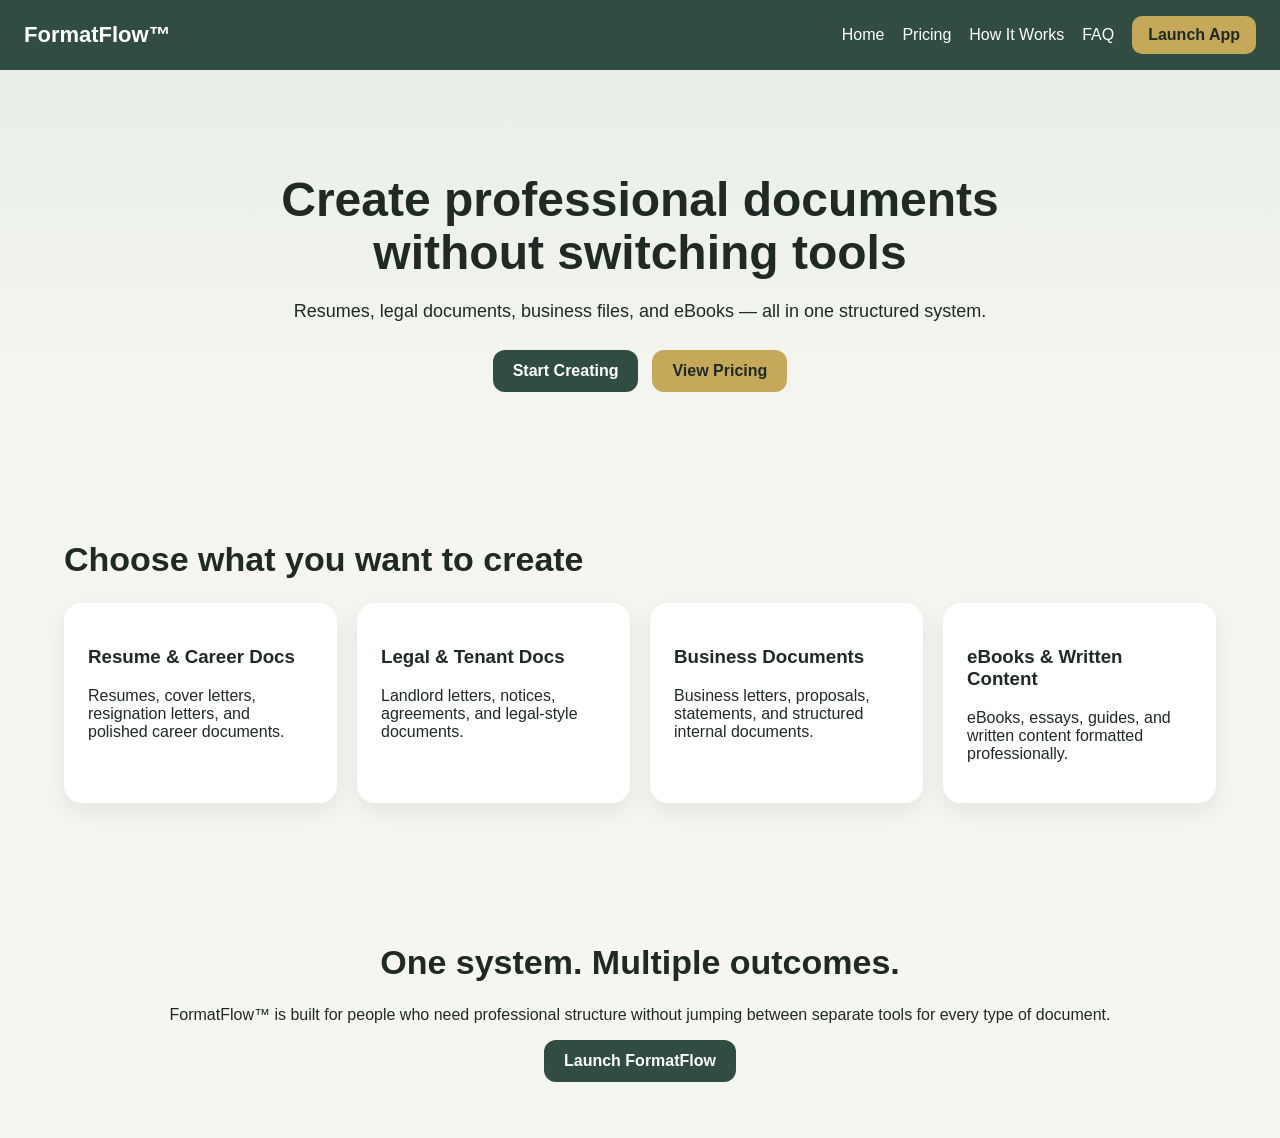
==== commit ece305ba: "Update index.html" ====
--- a/index.html
+++ b/index.html
@@ -4,1758 +4,63 @@
   <meta charset="UTF-8" />
   <meta name="viewport" content="width=device-width, initial-scale=1.0" />
   <title>FormatFlow™</title>
-  <style>
-    * { box-sizing: border-box; }
-
-    body {
-      margin: 0;
-      font-family: Arial, sans-serif;
-      background: #f7f7f8;
-      color: #111827;
-    }
-
-    .wrap {
-      max-width: 960px;
-      margin: 30px auto;
-      padding: 20px;
-    }
-
-    .card {
-      background: #ffffff;
-      border-radius: 22px;
-      box-shadow: 0 12px 40px rgba(0,0,0,0.08);
-      padding: 24px;
-    }
-
-    h1 {
-      margin: 0 0 8px;
-      font-size: 2rem;
-    }
-
-    .sub {
-      margin: 0 0 20px;
-      color: #4b5563;
-      line-height: 1.6;
-    }
-
-    .textarea,
-    .output {
-      width: 100%;
-      min-height: 220px;
-      border: 1px solid #d1d5db;
-      border-radius: 16px;
-      padding: 16px;
-      font-size: 16px;
-      line-height: 1.6;
-      resize: vertical;
-      outline: none;
-    }
-
-    .output {
-      background: #fcfcfc;
-      margin-top: 10px;
-    }
-
-    .row {
-      display: flex;
-      flex-wrap: wrap;
-      gap: 12px;
-      margin-top: 16px;
-    }
-
-    button,
-    .file-label {
-      border: none;
-      border-radius: 14px;
-      padding: 12px 18px;
-      font-size: 15px;
-      cursor: pointer;
-      display: inline-flex;
-      align-items: center;
-      justify-content: center;
-      text-decoration: none;
-    }
-
-    .primary {
-      background: #111827;
-      color: #ffffff;
-    }
-
-    .secondary {
-      background: #f3f4f6;
-      color: #111827;
-    }
-
-    .file-label {
-      min-width: 140px;
-    }
-
-    .status {
-      margin-top: 12px;
-      font-size: 14px;
-      color: #2563eb;
-      min-height: 20px;
-    }
-
-    .examples {
-      margin-top: 16px;
-      font-size: 14px;
-      color: #374151;
-      line-height: 1.8;
-    }
-
-    .label {
-      display: block;
-      margin: 18px 0 8px;
-      font-weight: bold;
-    }
-
-    .hidden {
-      display: none;
-    }
-
-    @media (max-width: 768px) {
-      .wrap {
-        margin: 10px auto;
-        padding: 12px;
-      }
-
-      .card {
-        padding: 18px;
-      }
-
-      h1 {
-        font-size: 1.6rem;
-      }
-
-      .textarea,
-      .output {
-        min-height: 180px;
-      }
-
-      .row {
-        flex-direction: column;
-      }
-
-      button,
-      .file-label {
-        width: 100%;
-      }
-      #outputBox {
-  user-select: none;
-  -webkit-user-select: none;
-  -ms-user-select: none;
-}
-    }
-
-  /*  DOCUMENT PREVIEW SHELL */
-.preview-shell {
-  position: relative;
-  background: linear-gradient(180deg, #f5f7fa 0%, #edf2f7 100%);
-  padding: 28px;
-  border-radius: 20px;
-  margin-top: 14px;
-  border: 1px solid #e3e8ee;
-}
-
-/*  ACTUAL DOCUMENT PAGE */
-.output-preview {
-  background: #ffffff;
-  width: 100%;
-  max-width: 850px;
-  min-height: 1100px;
-  margin: 0 auto;
-  padding: 72px 68px;
-  border-radius: 12px;
-  box-shadow: 0 18px 45px rgba(0,0,0,0.10);
-  border: 1px solid #e7ebef;
-  font-family: "Georgia", "Times New Roman", serif;
-  font-size: 17px;
-  line-height: 1.75;
-  letter-spacing: 0.1px;
-  color: #1e2430;
-  white-space: pre-wrap;
-  overflow-wrap: break-word;
-}
-
-/*  EMPTY STATE */
-.preview-empty {
-  color: #9aa3ab;
-  text-align: center;
-  font-style: italic;
-}
-
-/*  HIDE ORIGINAL TEXTAREA */
-.output-hidden {
-  display: none;
-}
-
-/*  WATERMARK */
-.preview-watermark {
-  position: absolute;
-  top: 50%;
-  left: 50%;
-  transform: translate(-50%, -50%) rotate(-28deg);
-  font-size: 52px;
-  font-weight: 700;
-  letter-spacing: 1px;
-  color: rgba(17, 24, 39, 0.06);
-  pointer-events: none;
-  white-space: nowrap;
-  text-transform: uppercase;
-}
-   /*  TEXT FORMATTING FOR DOCUMENT */
-
-.output-preview p {
-  margin-bottom: 14px;
-}
-
-.output-preview strong {
-  font-weight: 700;
-}
-
-.output-preview h1,
-.output-preview h2,
-.output-preview h3 {
-  margin-top: 28px;
-  margin-bottom: 12px;
-  font-weight: 700;
-  color: #111827;
-}
-
-.output-preview ul {
-  padding-left: 20px;
-  margin-bottom: 16px;
-}
-
-.output-preview li {
-  margin-bottom: 6px;
-}
-    .output-preview.template-classic {
-  font-family: "Times New Roman", serif;
-  line-height: 1.7;
-  letter-spacing: 0;
-}
-
-.output-preview.template-modern {
-  font-family: Arial, Helvetica, sans-serif;
-  line-height: 1.75;
-  letter-spacing: 0.01em;
-  border-top: 8px solid rgba(0,0,0,0.12);
-}
-
-.output-preview.template-ats {
-  font-family: Arial, Helvetica, sans-serif;
-  line-height: 1.6;
-  letter-spacing: 0;
-  box-shadow: 0 10px 30px rgba(0,0,0,0.06);
-  border: 1px solid rgba(0,0,0,0.06);
-}
-
-.output-preview.template-executive {
-  font-family: Georgia, "Times New Roman", serif;
-  line-height: 1.8;
-  letter-spacing: 0.01em;
-  box-shadow: 0 22px 50px rgba(0,0,0,0.10);
-  border-top: 10px solid rgba(0,0,0,0.16);
-}
-
-.output-preview.template-simple {
-  font-family: Arial, Helvetica, sans-serif;
-  line-height: 1.68;
-  letter-spacing: 0;
-  box-shadow: 0 8px 24px rgba(0,0,0,0.05);
-}
-    .unlock-bar {
-  display: flex;
-  align-items: center;
-  justify-content: space-between;
-  gap: 16px;
-  flex-wrap: wrap;
-  margin: 18px auto 0;
-  padding: 16px 18px;
-  max-width: 850px;
-  border-radius: 18px;
-  background: #ffffff;
-  border: 1px solid rgba(0,0,0,0.08);
-  box-shadow: 0 10px 30px rgba(0,0,0,0.06);
-}
-
-.unlock-bar-left,
-.unlock-bar-right {
-  display: flex;
-  align-items: center;
-  gap: 10px;
-  flex-wrap: wrap;
-}
-
-.unlock-pill {
-  display: inline-flex;
-  align-items: center;
-  justify-content: center;
-  min-height: 38px;
-  padding: 0 14px;
-  border-radius: 999px;
-  background: rgba(0,0,0,0.05);
-  font-size: 14px;
-  font-weight: 600;
-  color: #111111;
-}
-
-.unlock-pill-status.locked {
-  background: rgba(0,0,0,0.08);
-}
-
-.unlock-pill-status.unlocked {
-  background: #111111;
-  color: #ffffff;
-}
-
-.unlock-btn {
-  display: inline-flex;
-  align-items: center;
-  justify-content: center;
-  min-height: 44px;
-  padding: 0 18px;
-  border-radius: 12px;
-  border: none;
-  text-decoration: none;
-  font-size: 14px;
-  font-weight: 700;
-  cursor: pointer;
-  transition: transform 0.18s ease, box-shadow 0.18s ease, opacity 0.18s ease;
-}
-
-.unlock-btn:hover {
-  transform: translateY(-1px);
-}
-
-.unlock-btn.primary {
-  background: #111111;
-  color: #ffffff;
-  box-shadow: 0 10px 22px rgba(0,0,0,0.16);
-}
-
-.unlock-btn.secondary {
-  background: #f3f3f3;
-  color: #111111;
-  border: 1px solid rgba(0,0,0,0.08);
-}
-
-.unlock-btn:disabled {
-  opacity: 0.45;
-  cursor: not-allowed;
-  transform: none;
-  box-shadow: none;
-}
-
-@media (max-width: 780px) {
-  .unlock-bar {
-    padding: 14px;
-  }
-
-  .unlock-bar-right {
-    width: 100%;
-  }
-
-  .unlock-btn {
-    width: 100%;
-  }
-}
-     body {
-  margin: 0;
-  background: #eef2f8;
-  color: #14233c;
-  font-family: Arial, Helvetica, sans-serif;
-}
-
-.site-shell {
-  min-height: 100vh;
-}
-
-.site-header {
-  background: linear-gradient(135deg, #1d4f9a 0%, #173a74 100%);
-  color: #ffffff;
-  box-shadow: 0 10px 24px rgba(0,0,0,0.12);
-}
-
-.header-inner {
-  max-width: 1380px;
-  margin: 0 auto;
-  padding: 16px 24px;
-  display: flex;
-  align-items: center;
-  justify-content: space-between;
-  gap: 20px;
-}
-
-.brand {
-  display: flex;
-  align-items: center;
-  gap: 12px;
-  font-weight: 700;
-  font-size: 30px;
-}
-
-.brand-mark {
-  width: 40px;
-  height: 40px;
-  border-radius: 10px;
-  background: rgba(255,255,255,0.18);
-  display: flex;
-  align-items: center;
-  justify-content: center;
-  font-size: 22px;
-}
-
-.brand-text {
-  font-size: 36px;
-  letter-spacing: -0.02em;
-}
-
-.top-nav {
-  display: flex;
-  align-items: center;
-  gap: 18px;
-}
-
-.nav-link {
-  color: #ffffff;
-  text-decoration: none;
-  font-size: 15px;
-  font-weight: 600;
-  opacity: 0.95;
-}
-
-.workspace-shell {
-  max-width: 1380px;
-  margin: 0 auto;
-  padding: 26px 20px 34px;
-}
-
-.workspace-grid {
-  display: grid;
-  grid-template-columns: minmax(0, 1.02fr) minmax(0, 1fr);
-  gap: 24px;
-  align-items: start;
-}
-
-.builder-column,
-.preview-column {
-  min-width: 0;
-}
-
-.panel {
-  background: #ffffff;
-  border: 1px solid rgba(13, 44, 92, 0.08);
-  border-radius: 18px;
-  box-shadow: 0 14px 34px rgba(19, 48, 89, 0.08);
-  padding: 20px;
-}
-
-.panel + .panel {
-  margin-top: 22px;
-}
-
-.panel-title-row {
-  margin-bottom: 18px;
-  padding-bottom: 10px;
-  border-bottom: 1px solid rgba(13, 44, 92, 0.12);
-}
-
-.panel-title {
-  margin: 0;
-  font-size: 32px;
-  color: #173a74;
-  letter-spacing: -0.02em;
-}
-
-.builder-panel .label {
-  display: block;
-  margin-bottom: 10px;
-  font-size: 15px;
-  font-weight: 700;
-  color: #173a74;
-}
-
-.builder-panel .textarea {
-  width: 100%;
-  min-height: 220px;
-  resize: vertical;
-  border-radius: 12px;
-  border: 1px solid rgba(13, 44, 92, 0.16);
-  padding: 16px;
-  font-size: 15px;
-  line-height: 1.6;
-  box-sizing: border-box;
-  background: #fbfcff;
-}
-
-.builder-actions-top {
-  display: flex;
-  flex-wrap: wrap;
-  gap: 12px;
-  margin-top: 16px;
-}
-
-.file-label,
-.primary,
-.secondary,
-.ff-action-buttons button,
-.plan-btn,
-.export-pay-btn {
-  text-decoration: none;
-  border: none;
-  cursor: pointer;
-  font-weight: 700;
-  border-radius: 10px;
-  min-height: 46px;
-  display: inline-flex;
-  align-items: center;
-  justify-content: center;
-  padding: 0 18px;
-  transition: transform 0.15s ease, box-shadow 0.15s ease, opacity 0.15s ease;
-}
-
-.file-label:hover,
-.primary:hover,
-.secondary:hover,
-.ff-action-buttons button:hover,
-.plan-btn:hover,
-.export-pay-btn:hover {
-  transform: translateY(-1px);
-}
-
-.primary {
-  background: linear-gradient(135deg, #21a958 0%, #148445 100%);
-  color: #ffffff;
-  box-shadow: 0 10px 18px rgba(20,132,69,0.22);
-}
-
-.secondary,
-.file-label,
-.ff-action-buttons button,
-.plan-btn {
-  background: linear-gradient(135deg, #2a67b6 0%, #1d4f9a 100%);
-  color: #ffffff;
-  box-shadow: 0 10px 18px rgba(29,79,154,0.18);
-}
-
-.ff-action-buttons {
-  display: flex;
-  flex-wrap: wrap;
-  gap: 10px;
-  margin-top: 14px;
-}
-
-.status {
-  margin-top: 10px;
-  font-size: 14px;
-  color: #214a83;
-  min-height: 18px;
-}
-
-.examples {
-  margin-top: 16px;
-  padding: 14px 16px;
-  border-radius: 12px;
-  background: #f6f9ff;
-  border: 1px solid rgba(13, 44, 92, 0.08);
-  line-height: 1.8;
-  font-size: 14px;
-}
-
-.pricing-grid {
-  display: grid;
-  grid-template-columns: repeat(4, minmax(0, 1fr));
-  gap: 14px;
-}
-
-.plan-card {
-  border: 1px solid rgba(13, 44, 92, 0.12);
-  border-radius: 14px;
-  padding: 16px 14px;
-  text-align: center;
-  background: #fbfcff;
-}
-
-.plan-card h3 {
-  margin: 0 0 10px;
-  color: #173a74;
-  font-size: 22px;
-}
-
-.price {
-  font-size: 40px;
-  font-weight: 800;
-  color: #173a74;
-  margin-bottom: 4px;
-}
-
-.price-sub {
-  font-size: 14px;
-  color: #3f587f;
-  margin-bottom: 14px;
-}
-
-.plan-btn {
-  width: 100%;
-}
-
-.preview-panel {
-  position: relative;
-}
-
-.preview-shell {
-  width: 100%;
-  max-width: 100%;
-  min-height: 920px;
-  margin: 0 auto;
-  padding: 20px;
-  border-radius: 18px;
-  background: #f2f5fb;
-  border: 1px solid rgba(13, 44, 92, 0.10);
-  box-sizing: border-box;
-  overflow: auto;
-}
-
-.output-preview {
-  position: relative;
-  width: 100%;
-  max-width: 850px;
-  min-height: 1100px;
-  margin: 0 auto;
-  background: #ffffff;
-  border-radius: 10px;
-  box-shadow: 0 18px 38px rgba(0,0,0,0.10);
-  padding: 72px 68px;
-  box-sizing: border-box;
-  line-height: 1.7;
-  white-space: pre-wrap;
-}
-
-.preview-watermark {
-  position: absolute;
-  top: 28px;
-  right: 34px;
-  font-size: 14px;
-  font-weight: 700;
-  color: rgba(23,58,116,0.18);
-  letter-spacing: 0.14em;
-  text-transform: uppercase;
-  z-index: 2;
-  pointer-events: none;
-}
-
-.preview-empty {
-  color: #63789c;
-}
-
-.unlock-bar {
-  display: flex;
-  justify-content: space-between;
-  align-items: center;
-  gap: 16px;
-  flex-wrap: wrap;
-  margin-top: 18px;
-  padding: 16px 18px;
-  border-radius: 16px;
-  background: #ffffff;
-  border: 1px solid rgba(13, 44, 92, 0.08);
-  box-shadow: 0 10px 24px rgba(19, 48, 89, 0.06);
-}
-
-.unlock-bar-left,
-.unlock-bar-right {
-  display: flex;
-  gap: 10px;
-  flex-wrap: wrap;
-  align-items: center;
-}
-
-.unlock-pill {
-  min-height: 38px;
-  padding: 0 14px;
-  border-radius: 999px;
-  background: #edf3ff;
-  display: inline-flex;
-  align-items: center;
-  font-size: 14px;
-  font-weight: 700;
-  color: #173a74;
-}
-
-.unlock-pill-status.locked {
-  background: #edf3ff;
-}
-
-.unlock-pill-status.unlocked {
-  background: #173a74;
-  color: #ffffff;
-}
-
-.unlock-btn {
-  min-height: 44px;
-  padding: 0 16px;
-  border-radius: 10px;
-  font-weight: 700;
-  border: none;
-}
-
-.unlock-btn.primary {
-  background: linear-gradient(135deg, #21a958 0%, #148445 100%);
-  color: #ffffff;
-}
-
-.unlock-btn.secondary {
-  background: linear-gradient(135deg, #2a67b6 0%, #1d4f9a 100%);
-  color: #ffffff;
-}
-
-.unlock-btn:disabled {
-  opacity: 0.48;
-  cursor: not-allowed;
-  transform: none;
-}
-
-.export-float-card {
-  width: 340px;
-  margin-left: auto;
-  margin-top: -260px;
-  background: #ffffff;
-  border-radius: 18px;
-  border: 1px solid rgba(13, 44, 92, 0.10);
-  box-shadow: 0 20px 42px rgba(19, 48, 89, 0.16);
-  padding: 22px 20px;
-  position: relative;
-  z-index: 5;
-}
-
-.export-card-title {
-  font-size: 28px;
-  font-weight: 800;
-  color: #173a74;
-  text-align: center;
-  margin-bottom: 10px;
-}
-
-.export-card-sub {
-  font-size: 15px;
-  text-align: center;
-  color: #3f587f;
-  margin-bottom: 16px;
-}
-
-.export-card-actions {
-  display: grid;
-  grid-template-columns: 1fr 1fr;
-  gap: 10px;
-  margin-bottom: 14px;
-}
-
-.export-pay-btn {
-  width: 100%;
-  background: linear-gradient(135deg, #21a958 0%, #148445 100%);
-  color: #ffffff;
-  margin-bottom: 12px;
-}
-
-.export-powered {
-  text-align: center;
-  font-size: 13px;
-  color: #4f6488;
-  font-weight: 700;
-}
-
-.site-footer {
-  margin-top: 24px;
-  background: linear-gradient(135deg, #1d4f9a 0%, #173a74 100%);
-  color: #ffffff;
-}
-
-.footer-inner {
-  max-width: 1380px;
-  margin: 0 auto;
-  padding: 18px 24px;
-  display: flex;
-  align-items: center;
-  justify-content: space-between;
-  gap: 18px;
-  flex-wrap: wrap;
-}
-
-.footer-links {
-  display: flex;
-  gap: 16px;
-  flex-wrap: wrap;
-}
-
-.footer-links a {
-  color: #ffffff;
-  text-decoration: none;
-  font-weight: 600;
-}
-
-.footer-note {
-  font-weight: 700;
-}
-
-.template-gallery-section {
-  padding: 0 0 20px;
-}
-
-.template-gallery-wrap {
-  max-width: 100%;
-  margin: 0;
-}
-
-.template-gallery-heading {
-  text-align: left;
-  max-width: 100%;
-  margin: 0 0 22px;
-}
-
-.template-gallery-heading h2 {
-  margin: 0 0 8px;
-  font-size: 30px;
-  line-height: 1.15;
-  color: #173a74;
-}
-
-.template-gallery-heading p {
-  margin: 0;
-  font-size: 15px;
-  line-height: 1.7;
-  color: #3f587f;
-}
-
-.template-eyebrow {
-  display: inline-block;
-  margin-bottom: 10px;
-  font-size: 12px;
-  font-weight: 800;
-  text-transform: uppercase;
-  letter-spacing: 0.16em;
-  color: #2a67b6;
-}
-
-.template-gallery-grid {
-  display: grid;
-  grid-template-columns: repeat(2, minmax(0, 1fr));
-  gap: 14px;
-}
-
-.template-card {
-  appearance: none;
-  border: 1px solid rgba(13, 44, 92, 0.08);
-  background: #ffffff;
-  border-radius: 16px;
-  padding: 12px;
-  text-align: left;
-  cursor: pointer;
-  box-shadow: 0 10px 22px rgba(19, 48, 89, 0.05);
-}
-
-.template-card.active {
-  border-color: #173a74;
-  box-shadow: 0 14px 28px rgba(23,58,116,0.12);
-}
-
-.template-thumb {
-  height: 140px;
-  border-radius: 14px;
-  background: linear-gradient(180deg, #f8faff 0%, #edf3ff 100%);
-  display: flex;
-  align-items: center;
-  justify-content: center;
-  margin-bottom: 12px;
-  overflow: hidden;
-}
-
-.mini-doc {
-  width: 72%;
-  height: 78%;
-  background: #ffffff;
-  border-radius: 10px;
-  box-shadow: 0 8px 22px rgba(0,0,0,0.08);
-  padding: 14px 12px;
-  box-sizing: border-box;
-}
-
-.mini-line {
-  height: 8px;
-  border-radius: 999px;
-  background: rgba(23,58,116,0.14);
-  margin-bottom: 10px;
-}
-
-.mini-bar {
-  width: 100%;
-  height: 10px;
-  border-radius: 999px;
-  background: rgba(23,58,116,0.18);
-  margin-bottom: 12px;
-}
-
-.w-40 { width: 40%; }
-.w-50 { width: 50%; }
-.w-55 { width: 55%; }
-.w-58 { width: 58%; }
-.w-60 { width: 60%; }
-.w-66 { width: 66%; }
-.w-68 { width: 68%; }
-.w-70 { width: 70%; }
-.w-72 { width: 72%; }
-.w-75 { width: 75%; }
-.w-76 { width: 76%; }
-.w-78 { width: 78%; }
-.w-79 { width: 79%; }
-.w-80 { width: 80%; }
-.w-82 { width: 82%; }
-.w-84 { width: 84%; }
-.w-85 { width: 85%; }
-.w-86 { width: 86%; }
-.w-88 { width: 88%; }
-.w-90 { width: 90%; }
-.w-92 { width: 92%; }
-.w-95 { width: 95%; }
-
-.template-card-body h3 {
-  margin: 0 0 6px;
-  font-size: 18px;
-  color: #173a74;
-}
-
-.template-card-body p {
-  margin: 0;
-  font-size: 14px;
-  line-height: 1.55;
-  color: #4a6083;
-}
-
-.output-preview.template-classic {
-  font-family: "Times New Roman", serif;
-}
-
-.output-preview.template-modern {
-  font-family: Arial, Helvetica, sans-serif;
-  border-top: 8px solid rgba(23,58,116,0.16);
-}
-
-.output-preview.template-ats {
-  font-family: Arial, Helvetica, sans-serif;
-  border: 1px solid rgba(13,44,92,0.10);
-}
-
-.output-preview.template-executive {
-  font-family: Georgia, "Times New Roman", serif;
-  border-top: 10px solid rgba(23,58,116,0.24);
-}
-
-.output-preview.template-simple {
-  font-family: Arial, Helvetica, sans-serif;
-}
-
-@media (max-width: 1200px) {
-  .workspace-grid {
-    grid-template-columns: 1fr;
-  }
-
-  .export-float-card {
-    width: 100%;
-    margin-top: 18px;
-  }
-
-  .pricing-grid {
-    grid-template-columns: repeat(2, minmax(0, 1fr));
-  }
-}
-
-@media (max-width: 768px) {
-  .header-inner,
-  .footer-inner {
-    padding: 14px 16px;
-  }
-
-  .brand-text {
-    font-size: 28px;
-  }
-
-  .top-nav {
-    display: none;
-  }
-
-  .workspace-shell {
-    padding: 16px 12px 24px;
-  }
-
-  .panel {
-    padding: 16px;
-  }
-
-  .panel-title {
-    font-size: 24px;
-  }
-
-  .template-gallery-grid,
-  .pricing-grid,
-  .export-card-actions {
-    grid-template-columns: 1fr;
-  }
-
-  .builder-actions-top,
-  .ff-action-buttons,
-  .unlock-bar-right {
-    display: grid;
-    grid-template-columns: 1fr;
-  }
-
-  .output-preview {
-    padding: 42px 28px;
-    min-height: 900px;
-  }
-  /* ===== Preview panel height control ===== */
-.preview-panel,
-.preview-shell,
-.preview-wrap,
-.preview-column {
-  min-height: 0;
-}
-
-/* Right-side preview area */
-.preview-shell {
-  display: flex;
-  flex-direction: column;
-  height: calc(100vh - 140px);
-  min-height: 650px;
-  max-height: calc(100vh - 140px);
-  overflow: hidden;
-}
-
-/* Scrollable area inside preview */
-.preview-scroll-area {
-  flex: 1;
-  min-height: 0;
-  overflow-y: auto;
-  overflow-x: hidden;
-  padding: 16px;
-  border-radius: 18px;
-}
-
-/* Actual document preview container */
-.output-preview {
-  width: 100%;
-  max-width: 850px;
-  min-height: 1100px;
-  margin: 0 auto;
-  background: #ffffff;
-  border-radius: 14px;
-  box-shadow: 0 18px 45px rgba(0, 0, 0, 0.08);
-  padding: 72px 68px;
-  box-sizing: border-box;
-}
-
-/* Prevent flex children from forcing page growth */
-.workspace-right,
-.preview-side,
-.preview-section,
-.preview-container {
-  min-height: 0;
-  overflow: hidden;
-}
-
-/* Mobile behavior */
-@media (max-width: 900px) {
-  .preview-shell {
-    height: auto;
-    max-height: none;
-    min-height: auto;
-  }
-
-  .preview-scroll-area {
-    overflow: visible;
-    padding: 12px 0;
-  }
-
-  .output-preview {
-    min-height: auto;
-    padding: 40px 24px;
-  }
-}
-  /* ===== Force right preview column to stay contained ===== */
-.preview-column {
-  display: flex;
-  flex-direction: column;
-  min-height: 0;
-  height: calc(100vh - 120px);
-}
-
-.panel.preview-panel {
-  display: flex;
-  flex-direction: column;
-  flex: 1;
-  min-height: 0;
-  overflow: hidden;
-}
-
-.panel.preview-panel .panel-title-row {
-  flex: 0 0 auto;
-}
-
-.preview-shell {
-  flex: 1;
-  min-height: 0;
-}
-
-.unlock-bar {
-  flex: 0 0 auto;
-}
- </style>
+  <link rel="stylesheet" href="assets/css/styles.css" />
 </head>
 <body>
-<div class="site-shell">
-  <header class="site-header">
-    <div class="header-inner">
-      <div class="brand">
-        <div class="brand-mark">F</div>
-        <div class="brand-text">FormatFlow</div>
+  <nav class="site-nav">
+    <div class="brand">FormatFlow™</div>
+    <div class="nav-links">
+      <a href="index.html">Home</a>
+      <a href="pricing.html">Pricing</a>
+      <a href="how-it-works.html">How It Works</a>
+      <a href="faq.html">FAQ</a>
+      <a href="app-new.html" class="cta-link">Launch App</a>
+    </div>
+  </nav>
+
+  <section class="hero">
+    <div class="hero-inner">
+      <h1>Create professional documents without switching tools</h1>
+      <p>
+        Resumes, legal documents, business files, and eBooks — all in one
+        structured system.
+      </p>
+      <div class="hero-actions">
+        <a href="app-new.html" class="btn-primary">Start Creating</a>
+        <a href="pricing.html" class="btn-secondary">View Pricing</a>
       </div>
+    </div>
+  </section>
 
-      <nav class="top-nav">
-        <a href="#" class="nav-link">Home</a>
-        <a href="#" class="nav-link">About</a>
-        <a href="#" class="nav-link">FAQ</a>
-        <a href="#" class="nav-link">Contact</a>
-      </nav>
+  <section class="section">
+    <h2>Choose what you want to create</h2>
+    <div class="card-grid">
+      <div class="card">
+        <h3>Resume & Career Docs</h3>
+        <p>Resumes, cover letters, resignation letters, and polished career documents.</p>
+      </div>
+      <div class="card">
+        <h3>Legal & Tenant Docs</h3>
+        <p>Landlord letters, notices, agreements, and legal-style documents.</p>
+      </div>
+      <div class="card">
+        <h3>Business Documents</h3>
+        <p>Business letters, proposals, statements, and structured internal documents.</p>
+      </div>
+      <div class="card">
+        <h3>eBooks & Written Content</h3>
+        <p>eBooks, essays, guides, and written content formatted professionally.</p>
+      </div>
     </div>
-  </header>
+  </section>
 
-  <main class="workspace-shell">
-    <div class="workspace-grid">
-      <section class="builder-column">
-        <div class="panel builder-panel">
-          <div class="panel-title-row">
-            <h2 class="panel-title">Build Your Document</h2>
-          </div>
-
-          <div class="template-gallery-slot">
-            <section class="template-gallery-section">
-              <div class="template-gallery-wrap">
-                <div class="template-gallery-heading">
-                  <span class="template-eyebrow">Choose a Format</span>
-                  <h2>Select Your Document Style</h2>
-                  <p>
-                    Choose the visual structure you want before generating or rewriting your document.
-                    Each template keeps your content professional while changing the presentation style.
-                  </p>
-                </div>
-
-                <div class="template-gallery-grid">
-                  <button class="template-card active" data-template="classic" type="button">
-                    <div class="template-thumb template-thumb-classic">
-                      <div class="mini-doc">
-                        <div class="mini-line w-60"></div>
-                        <div class="mini-line w-90"></div>
-                        <div class="mini-line w-85"></div>
-                        <div class="mini-line w-70"></div>
-                        <div class="mini-line w-80"></div>
-                      </div>
-                    </div>
-                    <div class="template-card-body">
-                      <h3>Classic</h3>
-                      <p>Traditional professional formatting with formal spacing and clean structure.</p>
-                    </div>
-                  </button>
-
-                  <button class="template-card" data-template="modern" type="button">
-                    <div class="template-thumb template-thumb-modern">
-                      <div class="mini-doc">
-                        <div class="mini-bar"></div>
-                        <div class="mini-line w-55"></div>
-                        <div class="mini-line w-92"></div>
-                        <div class="mini-line w-88"></div>
-                        <div class="mini-line w-76"></div>
-                      </div>
-                    </div>
-                    <div class="template-card-body">
-                      <h3>Modern</h3>
-                      <p>Polished visual presentation with stronger spacing and a refined premium look.</p>
-                    </div>
-                  </button>
-
-                  <button class="template-card" data-template="ats" type="button">
-                    <div class="template-thumb template-thumb-ats">
-                      <div class="mini-doc">
-                        <div class="mini-line w-50"></div>
-                        <div class="mini-line w-95"></div>
-                        <div class="mini-line w-95"></div>
-                        <div class="mini-line w-95"></div>
-                        <div class="mini-line w-75"></div>
-                      </div>
-                    </div>
-                    <div class="template-card-body">
-                      <h3>ATS</h3>
-                      <p>Minimal, clean, scan-friendly formatting ideal for hiring systems and structured review.</p>
-                    </div>
-                  </button>
-
-                  <button class="template-card" data-template="executive" type="button">
-                    <div class="template-thumb template-thumb-executive">
-                      <div class="mini-doc">
-                        <div class="mini-line w-40"></div>
-                        <div class="mini-line w-82"></div>
-                        <div class="mini-line w-86"></div>
-                        <div class="mini-line w-78"></div>
-                        <div class="mini-line w-66"></div>
-                      </div>
-                    </div>
-                    <div class="template-card-body">
-                      <h3>Executive</h3>
-                      <p>Elevated authority-based formatting with a more premium and leadership-style feel.</p>
-                    </div>
-                  </button>
-
-                  <button class="template-card" data-template="simple" type="button">
-                    <div class="template-thumb template-thumb-simple">
-                      <div class="mini-doc">
-                        <div class="mini-line w-58"></div>
-                        <div class="mini-line w-84"></div>
-                        <div class="mini-line w-79"></div>
-                        <div class="mini-line w-72"></div>
-                        <div class="mini-line w-68"></div>
-                      </div>
-                    </div>
-                    <div class="template-card-body">
-                      <h3>Simple</h3>
-                      <p>Clean everyday format for straightforward, easy-to-read business and personal documents.</p>
-                    </div>
-                  </button>
-                </div>
-              </div>
-            </section>
-          </div>
-
-          <label class="label" for="userInput">Enter or upload your content</label>
-
-          <textarea
-            id="userInput"
-            class="textarea"
-            placeholder="Type, paste, upload, or speak what you need created..."
-          ></textarea>
-
-          <div class="builder-actions-top">
-            <label for="fileUpload" class="file-label secondary">Upload File</label>
-            <input
-              id="fileUpload"
-              type="file"
-              class="hidden"
-              accept=".pdf,.docx,.txt,.jpg,.jpeg,.png"
-            />
-
-            <button id="voiceBtn" class="secondary" type="button">Start Voice</button>
-            <button id="stopVoiceBtn" class="secondary" type="button">Stop Voice</button>
-            <button id="generateBtn" class="primary" type="button">Generate Document</button>
-          </div>
-
-          <div class="ff-action-buttons">
-            <button id="rewriteBtn" type="button">Rewrite More Professionally</button>
-            <button id="simpleBtn" type="button">Make It Clear &amp; Simple</button>
-            <button id="strongBtn" type="button">Make It Stronger</button>
-            <button id="addDetailsBtn" type="button">Add More Details</button>
-            <button id="clearBtn" type="button">Clear</button>
-          </div>
-
-          <div id="uploadStatus" class="status"></div>
-          <div id="voiceStatus" class="status"></div>
-
-          <div class="examples">
-            <strong>Examples:</strong><br>
-            Write a resignation letter for my job<br>
-            Create a professional email to my landlord<br>
-            Write a business complaint letter<br>
-            Draft a formal request letter
-          </div>
-        </div>
-
-        <div class="panel pricing-panel">
-          <div class="panel-title-row">
-            <h2 class="panel-title">Choose Your Plan</h2>
-          </div>
-
-          <div class="pricing-grid">
-            <div class="plan-card">
-              <h3>Single Document</h3>
-              <div class="price">$2.99</div>
-              <div class="price-sub">Per document</div>
-              <a href="#" class="plan-btn">Purchase</a>
-            </div>
-
-            <div class="plan-card">
-              <h3>Starter</h3>
-              <div class="price">$9.99</div>
-              <div class="price-sub">Per month</div>
-              <a href="#" class="plan-btn">Select</a>
-            </div>
-
-            <div class="plan-card">
-              <h3>Pro</h3>
-              <div class="price">$29.99</div>
-              <div class="price-sub">Per month</div>
-              <a href="#" class="plan-btn">Select</a>
-            </div>
-
-            <div class="plan-card">
-              <h3>Unlimited</h3>
-              <div class="price">$49.99</div>
-              <div class="price-sub">Per month</div>
-              <a href="#" class="plan-btn">Select</a>
-            </div>
-          </div>
-        </div>
-      </section>
-
-      <section class="preview-column">
-        <div class="panel preview-panel">
-          <div class="panel-title-row">
-            <h2 class="panel-title">Document Preview</h2>
-          </div>
-
-          <div class="preview-shell">
-  <div class="preview-scroll-area">
-    <div class="preview-watermark">FormatFlow Preview</div>
-    <div id="outputPreview" class="output-preview template-classic">
-      <div class="preview-empty">Your generated document will appear here</div>
-    </div>
-  </div>
-</div>
-          <div class="preview-page-controls" id="previewPageControls" style="display: none;">
-  <button type="button" class="page-nav-btn" id="prevPageBtn">Previous</button>
-  <div class="page-indicator" id="pageIndicator">Page 1 of 1</div>
-  <button type="button" class="page-nav-btn" id="nextPageBtn">Next</button>
-</div>
-          <div class="unlock-bar" id="unlockBar">
-            <div class="unlock-bar-left">
-              <div class="unlock-pill unlock-pill-status locked" id="unlockStatus">Preview Protected</div>
-              <div class="unlock-pill" id="selectedTemplateLabel">Template: Classic</div>
-            </div>
-
-            <div class="unlock-bar-right">
-              <a
-                id="unlockDocumentBtn"
-                class="unlock-btn primary"
-                href="#"
-                target="_blank"
-                rel="noopener noreferrer"
-              >
-                Unlock Document
-              </a>
-
-              <button id="downloadPdfBtn" class="unlock-btn secondary" type="button" disabled>
-                Download PDF
-              </button>
-
-              <button id="exportDocxBtn" class="unlock-btn secondary" type="button" disabled>
-                Export DOCX
-              </button>
-            </div>
-          </div>
-
-          <textarea
-            id="outputBox"
-            class="output-hidden"
-            placeholder="Your generated document will appear here..."
-          ></textarea>
-        </div>
-
-        <div class="export-float-card">
-          <div class="export-card-title">Ready to Export?</div>
-          <div class="export-card-sub">Download or export your document after unlocking.</div>
-
-          <div class="export-card-actions">
-            <button class="unlock-btn secondary" type="button" disabled>Download PDF</button>
-            <button class="unlock-btn secondary" type="button" disabled>Download Word</button>
-          </div>
-
-          <a href="#" class="export-pay-btn">Proceed to Payment</a>
-
-          <div class="export-powered">Powered by Stripe</div>
-        </div>
-      </section>
-    </div>
-  </main>
-
-  <footer class="site-footer">
-    <div class="footer-inner">
-      <div class="footer-links">
-        <a href="#">Home</a>
-        <a href="#">About</a>
-        <a href="#">FAQ</a>
-        <a href="#">Contact</a>
-      </div>
-
-      <div class="footer-note">Secure &amp; Easy Document Creation</div>
-    </div>
-  </footer>
-</div>
-
-  <script>
-    const userInput = document.getElementById("userInput");
-    const outputBox = document.getElementById("outputBox");
-    const fileUpload = document.getElementById("fileUpload");
-    const uploadStatus = document.getElementById("uploadStatus");
-    const voiceStatus = document.getElementById("voiceStatus");
-    const generateBtn = document.getElementById("generateBtn");
-    const voiceBtn = document.getElementById("voiceBtn");
-    const stopVoiceBtn = document.getElementById("stopVoiceBtn");
-    
-const unlockStatus = document.getElementById("unlockStatus");
-const selectedTemplateLabel = document.getElementById("selectedTemplateLabel");
-const unlockDocumentBtn = document.getElementById("unlockDocumentBtn");
-const downloadPdfBtn = document.getElementById("downloadPdfBtn");
-const exportDocxBtn = document.getElementById("exportDocxBtn");
-    
-   const stripeLinks = {
-  classic: "#",
-  modern: "#",
-  ats: "#",
-  executive: "#",
-  simple: "#"
-}; 
-    let recognition = null;
-    let isListening = false;
-
-    fileUpload.addEventListener("change", async (event) => {
-      const file = event.target.files[0];
-      if (!file) return;
-
-      uploadStatus.textContent = "Uploading and reading file...";
-
-      const formData = new FormData();
-      formData.append("file", file);
-
-      try {
-        const res = await fetch("https://format-flow-backend.onrender.com/api/parse-upload", {
-          method: "POST",
-          body: formData
-        });
-
-        const data = await res.json();
-        if (!res.ok) {
-          throw new Error(data.error || "Could not process file.");
-        }
-
-        userInput.value = data.extractedText || "";
-        uploadStatus.textContent = "File loaded successfully.";
-      } catch (error) {
-        uploadStatus.textContent = "Upload failed: " + error.message;
-      }
-    });
-
-    generateBtn.addEventListener("click", async () => {
-      const content = userInput.value.trim();
-
-      if (!content) {
-        outputBox.value = "Please enter or upload content first.";
-        return;
-      }
-
-      outputBox.value = "Generating document...";
-
-      try {
-       const res = await fetch("https://format-flow-backend.onrender.com/api/generate-document", {
-          method: "POST",
-          headers: { "Content-Type": "application/json" },
-          body: JSON.stringify({ content })
-        });
-
-       const data = await res.json();
-
-        if (!res.ok) {
-          throw new Error(data.error || "Generation failed.");
-        }
-
-        outputBox.value = data.output || "No output returned.";
-document.getElementById("outputPreview").innerText = data.output || "";
-      } catch (error) {
-        outputBox.value = "Error: " + error.message;
-      }
-    });
-
-   function setupVoiceInput() {
-  const userInput = document.getElementById("userInput");
-  const voiceBtn = document.getElementById("voiceBtn");
-  const stopVoiceBtn = document.getElementById("stopVoiceBtn");
-  const voiceStatus = document.getElementById("voiceStatus");
-
-  if (!userInput || !voiceBtn || !stopVoiceBtn || !voiceStatus) {
-    console.error("Voice input elements not found.");
-    return;
-  }
-
-  const SpeechRecognition = window.SpeechRecognition || window.webkitSpeechRecognition;
-
-  if (!SpeechRecognition) {
-    voiceStatus.textContent = "Voice input is not supported in this browser.";
-    voiceBtn.disabled = true;
-    stopVoiceBtn.disabled = true;
-    return;
-  }
-
-  let recognition = new SpeechRecognition();
-  let isListening = false;
-
-  recognition.continuous = false;
-  recognition.interimResults = false;
-  recognition.lang = "en-US";
-
-  recognition.onstart = () => {
-    isListening = true;
-    voiceStatus.textContent = "Listening...";
-  };
-
-  recognition.onresult = (event) => {
-    const transcript = event.results[0][0].transcript;
-    userInput.value = transcript;
-    voiceStatus.textContent = "Voice captured successfully.";
-  };
-
-  recognition.onerror = (event) => {
-    isListening = false;
-    voiceStatus.textContent = "Voice input error: " + event.error;
-  };
-
-  recognition.onend = () => {
-    isListening = false;
-    if (voiceStatus.textContent === "Listening...") {
-      voiceStatus.textContent = "Voice input stopped.";
-    }
-  };
-
-  voiceBtn.onclick = () => {
-    if (!isListening) {
-      recognition.start();
-    }
-  };
-
-  stopVoiceBtn.onclick = () => {
-    if (isListening) {
-      recognition.stop();
-    }
-  };
-}
-
-  
-setupVoiceInput();
-document.getElementById("rewriteBtn").onclick = async () => {
-  const output = document.getElementById("outputBox").value;
-
- const res = await fetch("https://format-flow-backend.onrender.com/api/generate-document", {
-    method: "POST",
-    headers: { "Content-Type": "application/json" },
-    body: JSON.stringify({
-      content: "Rewrite this more professionally:\n\n" + output
-    })
-  });
-
-  const data = await res.json();
- document.getElementById("outputBox").value = data.output;
-document.getElementById("outputPreview").innerHTML = (data.output || "")
-  .replace(/\n\n/g, "</p><p>")
-  .replace(/\n/g, "<br>");
-document.getElementById("outputPreview").innerHTML =
-  "<p>" + document.getElementById("outputPreview").innerHTML + "</p>";
-};
-
-document.getElementById("simpleBtn").onclick = async () => {
-  const output = document.getElementById("outputBox").value;
-
- const res = await fetch("https://format-flow-backend.onrender.com/api/generate-document", {
-    method: "POST",
-    headers: { "Content-Type": "application/json" },
-    body: JSON.stringify({
-      content: "Rewrite this to be clear and simple:\n\n" + output
-    })
-  });
-
-  const data = await res.json();
-document.getElementById("outputBox").value = data.output;
-document.getElementById("outputPreview").innerHTML = (data.output || "")
-  .replace(/\n\n/g, "</p><p>")
-  .replace(/\n/g, "<br>");
-document.getElementById("outputPreview").innerHTML =
-  "<p>" + document.getElementById("outputPreview").innerHTML + "</p>";
-};
-
-document.getElementById("strongBtn").onclick = async () => {
-  const output = document.getElementById("outputBox").value;
-
-  const res = await fetch("https://format-flow-backend.onrender.com/api/generate-document", {
-    method: "POST",
-    headers: { "Content-Type": "application/json" },
-    body: JSON.stringify({
-      content: "Rewrite this to sound stronger and more confident:\n\n" + output
-    })
-  });
-
-  const data = await res.json();
- document.getElementById("outputBox").value = data.output;
-document.getElementById("outputPreview").innerHTML = (data.output || "")
-  .replace(/\n\n/g, "</p><p>")
-  .replace(/\n/g, "<br>");
-document.getElementById("outputPreview").innerHTML =
-  "<p>" + document.getElementById("outputPreview").innerHTML + "</p>";
-};
-document.getElementById("addDetailsBtn").onclick = async () => {
-  const existingOutput = document.getElementById("outputBox").value;
-  const newInput = document.getElementById("userInput").value.trim();
-
-  if (!existingOutput.trim()) {
-    document.getElementById("outputPreview").innerHTML =
-      '<div class="preview-empty">Generate a document first before adding more details.</div>';
-    return;
-  }
-
-  if (!newInput) {
-    document.getElementById("outputPreview").innerHTML =
-      '<div class="preview-empty">Please enter additional details to add.</div>';
-    return;
-  }
-
-  const res = await fetch("https://format-flow-backend.onrender.com/api/generate-document", {
-    method: "POST",
-    headers: { "Content-Type": "application/json" },
-    body: JSON.stringify({
-      content:
-        "Revise the existing document below by incorporating the new details directly into the document. " +
-        "Replace placeholders with the new details when appropriate. " +
-        "Do not restart from scratch unless necessary. " +
-        "Keep the document polished, professional, complete, and cohesive.\n\n" +
-        "CURRENT DOCUMENT:\n" +
-        existingOutput +
-        "\n\n" +
-        "NEW DETAILS TO INCORPORATE:\n" +
-        newInput
-    })
-  });
-
-  const data = await res.json();
-
-  if (!res.ok) {
-    throw new Error(data.error || "Add details failed.");
-  }
-
-  document.getElementById("outputBox").value = data.output || "No output returned.";
-  document.getElementById("outputPreview").innerHTML = ((data.output || "")
-    .replace(/\n\n/g, "</p><p>")
-    .replace(/\n/g, "<br>"));
-  document.getElementById("outputPreview").innerHTML =
-    "<p>" + document.getElementById("outputPreview").innerHTML + "</p>";
-};
-
-document.getElementById("clearBtn").onclick = () => {
-  document.getElementById("userInput").value = "";
-  document.getElementById("outputBox").value = "";
-  document.getElementById("uploadStatus").textContent = "";
-  document.getElementById("voiceStatus").textContent = "";
-  document.getElementById("outputPreview").innerHTML =
-    '<div class="preview-empty">Your generated document will appear here...</div>';
-};
-setupVoiceInput();
-    // Disable right-click
-document.addEventListener("contextmenu", (e) => e.preventDefault());
-
-// Disable copy (Ctrl+C / Cmd+C)
-document.addEventListener("copy", (e) => {
-  e.preventDefault();
-  alert("Copy is disabled in preview mode.");
-});
-   
-  let selectedTemplate = "classic";
-let isUnlocked = false;
-    
- function applyTemplateToPreview(templateName) {
-   updateUnlockUI();
-  const preview = document.querySelector(".output-preview");
-  if (!preview) return;
-
-  preview.classList.remove(
-    "template-classic",
-    "template-modern",
-    "template-ats",
-    "template-executive",
-    "template-simple"
-  );
-
-  preview.classList.add("template-" + templateName);
-  selectedTemplate = templateName;
-  updateUnlockUI();
-}
-  
-function updateUnlockUI() {
-  if (selectedTemplateLabel) {
-    const niceName =
-      selectedTemplate.charAt(0).toUpperCase() + selectedTemplate.slice(1);
-    selectedTemplateLabel.textContent = "Template: " + niceName;
-  }
-
-  if (unlockDocumentBtn) {
-    unlockDocumentBtn.href = stripeLinks[selectedTemplate] || "#";
-  }
-
-  if (isUnlocked) {
-    unlockStatus.textContent = "Unlocked";
-    unlockStatus.classList.remove("locked");
-    unlockStatus.classList.add("unlocked");
-
-    downloadPdfBtn.disabled = false;
-    exportDocxBtn.disabled = false;
-  } else {
-    unlockStatus.textContent = "Preview Protected";
-    unlockStatus.classList.remove("unlocked");
-    unlockStatus.classList.add("locked");
-
-    downloadPdfBtn.disabled = true;
-    exportDocxBtn.disabled = true;
-  }
-}
-  function initializeTemplateGallery() {
-    const cards = document.querySelectorAll(".template-card");
-    if (!cards.length) return;
-
-    cards.forEach((card) => {
-      card.addEventListener("click", function () {
-        cards.forEach((item) => item.classList.remove("active"));
-        this.classList.add("active");
-
-        const templateName = this.getAttribute("data-template") || "classic";
-        applyTemplateToPreview(templateName);
-      });
-    });
-
-    applyTemplateToPreview(selectedTemplate);
-  }
-
-  document.addEventListener("DOMContentLoaded", initializeTemplateGallery);
-    
-downloadPdfBtn.addEventListener("click", () => {
-  if (!isUnlocked) {
-    alert("Please unlock your document first.");
-    return;
-  }
-
-  alert("PDF download will be connected next.");
-});
-
-exportDocxBtn.addEventListener("click", () => {
-  if (!isUnlocked) {
-    alert("Please unlock your document first.");
-    return;
-  }
-
-  alert("DOCX export will be connected next.");
-});
-  
-
-  </script>
+  <section class="section highlight">
+    <h2>One system. Multiple outcomes.</h2>
+    <p>
+      FormatFlow™ is built for people who need professional structure without
+      jumping between separate tools for every type of document.
+    </p>
+    <a href="app-new.html" class="btn-primary">Launch FormatFlow</a>
+  </section>
 </body>
 </html>
--- a/assets/css/styles.css
+++ b/assets/css/styles.css
@@ -0,0 +1,164 @@
+* {
+  box-sizing: border-box;
+}
+
+body {
+  margin: 0;
+  font-family: Arial, Helvetica, sans-serif;
+  background: #f6f6f1;
+  color: #1f2a25;
+}
+
+.site-nav {
+  display: flex;
+  justify-content: space-between;
+  align-items: center;
+  padding: 16px 24px;
+  background: #314d42;
+  color: #fff;
+}
+
+.brand {
+  font-size: 22px;
+  font-weight: 700;
+}
+
+.nav-links {
+  display: flex;
+  gap: 18px;
+  flex-wrap: wrap;
+  align-items: center;
+}
+
+.nav-links a {
+  color: #fff;
+  text-decoration: none;
+}
+
+.cta-link {
+  padding: 10px 16px;
+  background: #c5a85a;
+  color: #1f2a25 !important;
+  border-radius: 10px;
+  font-weight: 700;
+}
+
+.hero {
+  padding: 64px 24px;
+  background: linear-gradient(180deg, #e9efe8 0%, #f6f6f1 100%);
+}
+
+.hero-inner {
+  max-width: 900px;
+  margin: 0 auto;
+  text-align: center;
+}
+
+.hero h1 {
+  font-size: 48px;
+  line-height: 1.1;
+  margin-bottom: 16px;
+}
+
+.hero p {
+  font-size: 18px;
+  line-height: 1.6;
+  margin-bottom: 24px;
+}
+
+.hero-actions {
+  display: flex;
+  justify-content: center;
+  gap: 14px;
+  flex-wrap: wrap;
+}
+
+.btn-primary,
+.btn-secondary {
+  display: inline-block;
+  text-decoration: none;
+  padding: 12px 20px;
+  border-radius: 12px;
+  font-weight: 700;
+}
+
+.btn-primary {
+  background: #314d42;
+  color: #fff;
+}
+
+.btn-secondary {
+  background: #c5a85a;
+  color: #1f2a25;
+}
+
+.section {
+  max-width: 1200px;
+  margin: 0 auto;
+  padding: 56px 24px;
+}
+
+.section h2 {
+  font-size: 34px;
+  margin-bottom: 24px;
+}
+
+.card-grid {
+  display: grid;
+  grid-template-columns: repeat(4, 1fr);
+  gap: 20px;
+}
+
+.card {
+  background: #fff;
+  border-radius: 18px;
+  padding: 24px;
+  box-shadow: 0 8px 24px rgba(0, 0, 0, 0.08);
+}
+
+.highlight {
+  text-align: center;
+}
+
+.app-container {
+  display: grid;
+  grid-template-columns: 1fr 1fr;
+  gap: 24px;
+  padding: 24px;
+}
+
+.input-panel,
+.preview-panel {
+  background: #fff;
+  border-radius: 18px;
+  padding: 24px;
+}
+
+textarea {
+  width: 100%;
+  min-height: 200px;
+}
+
+.templates button,
+.actions button,
+.export button {
+  padding: 10px;
+  margin: 5px;
+  background: #314d42;
+  color: white;
+  border: none;
+}
+
+.page {
+  background: white;
+  min-height: 600px;
+  position: relative;
+  padding: 20px;
+}
+
+.watermark {
+  position: absolute;
+  bottom: 10px;
+  right: 10px;
+  opacity: 0.2;
+}
